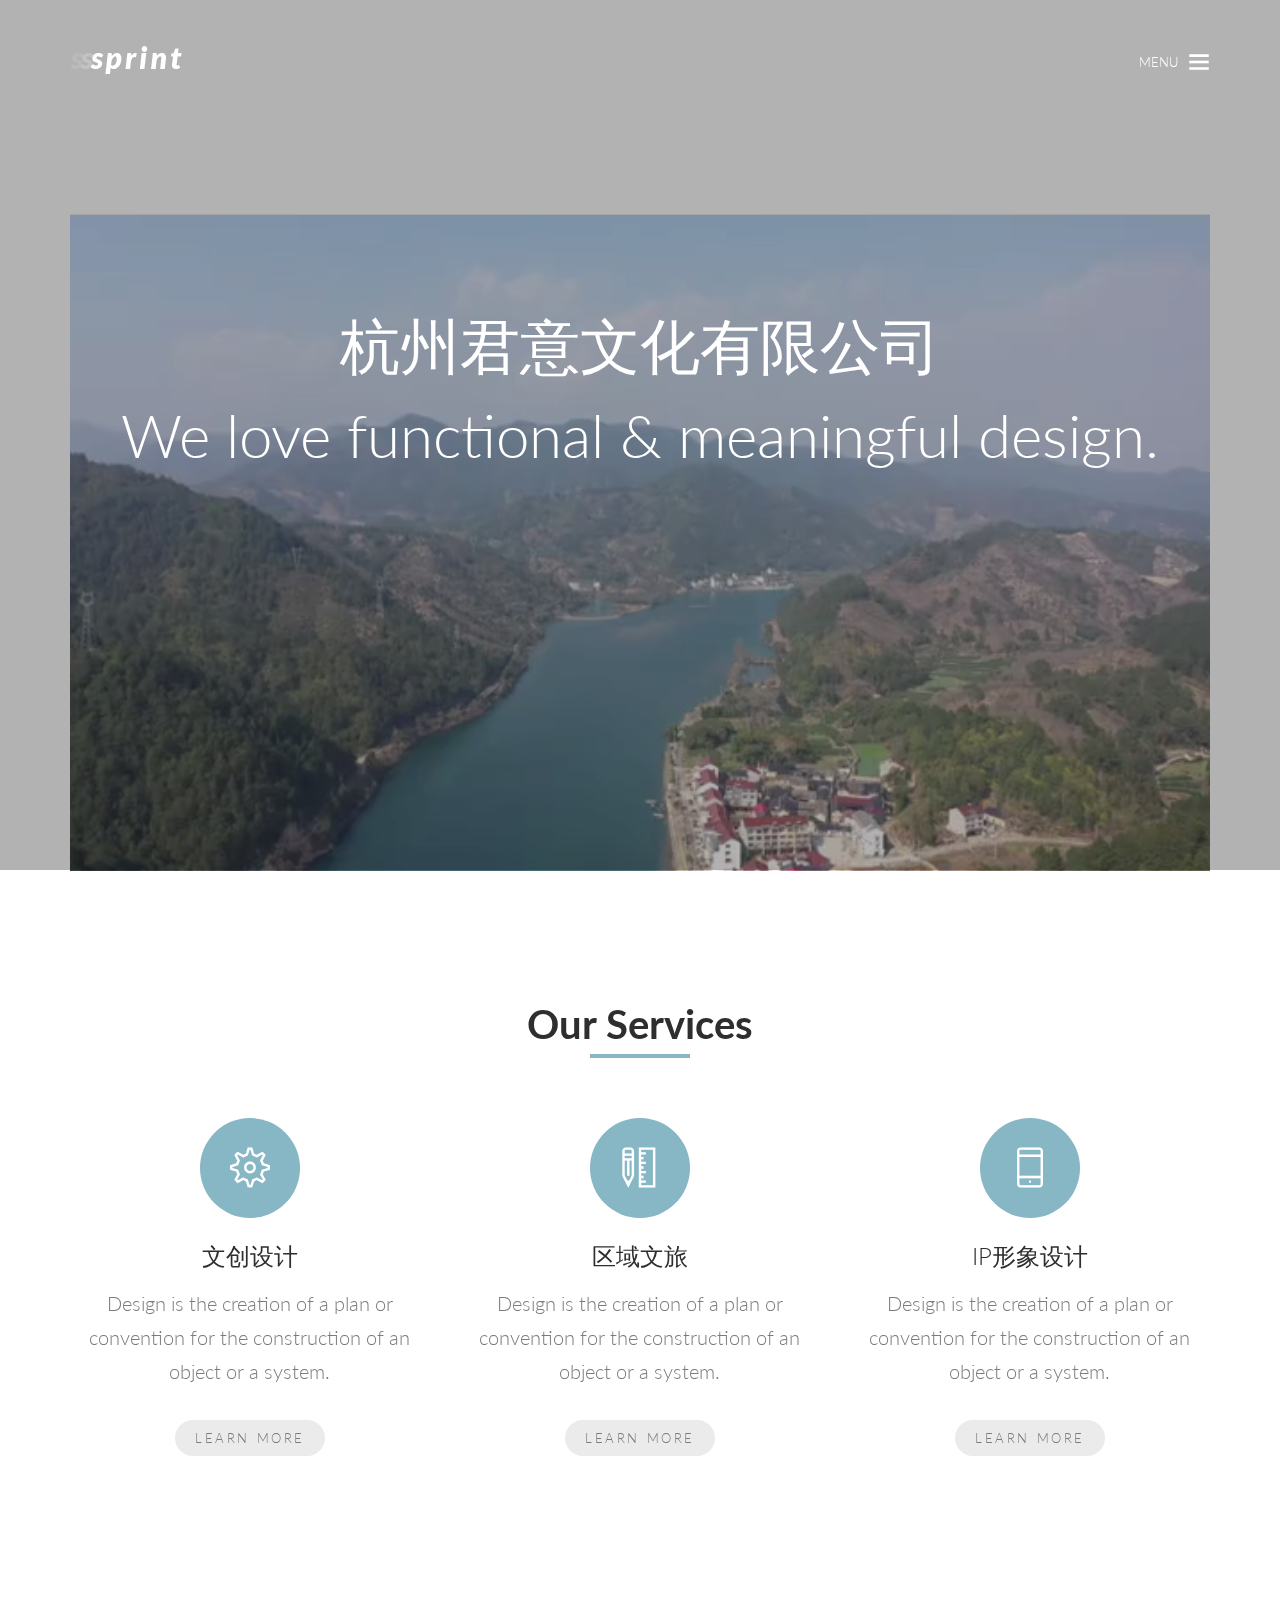
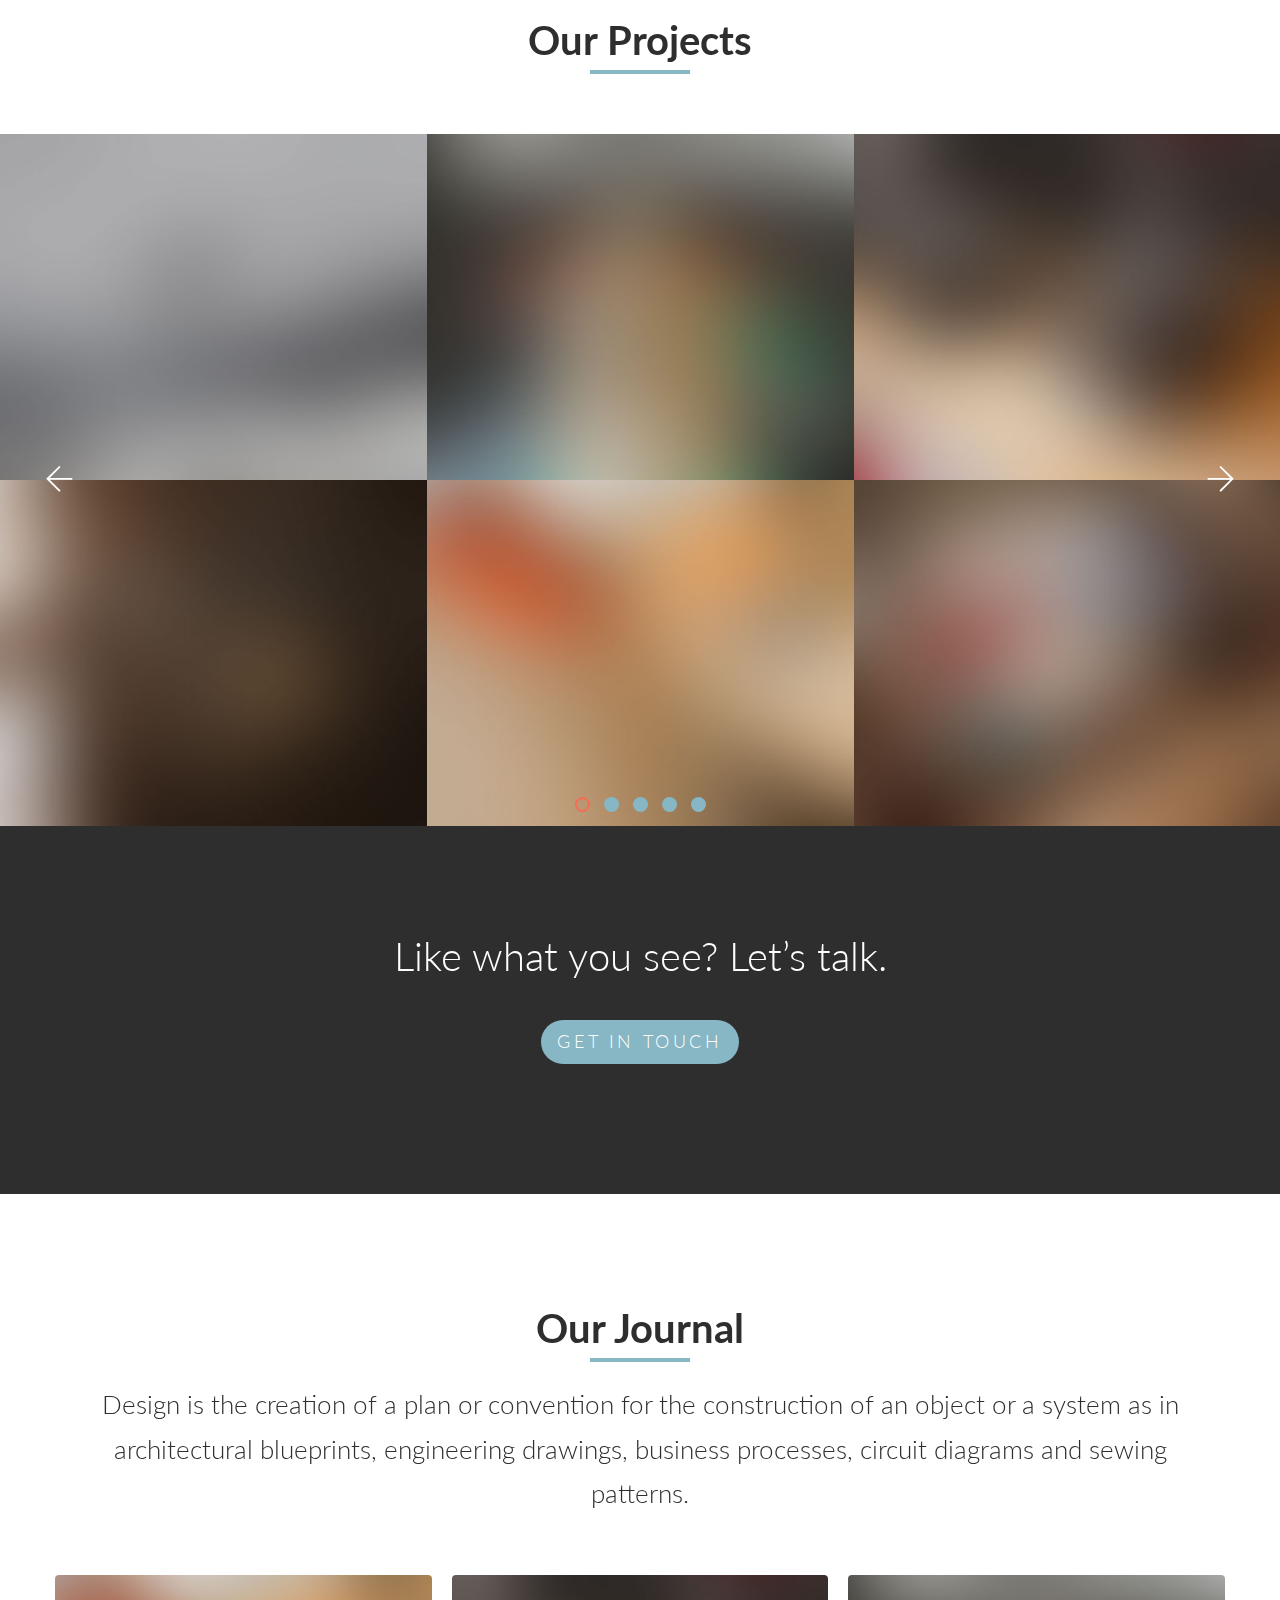
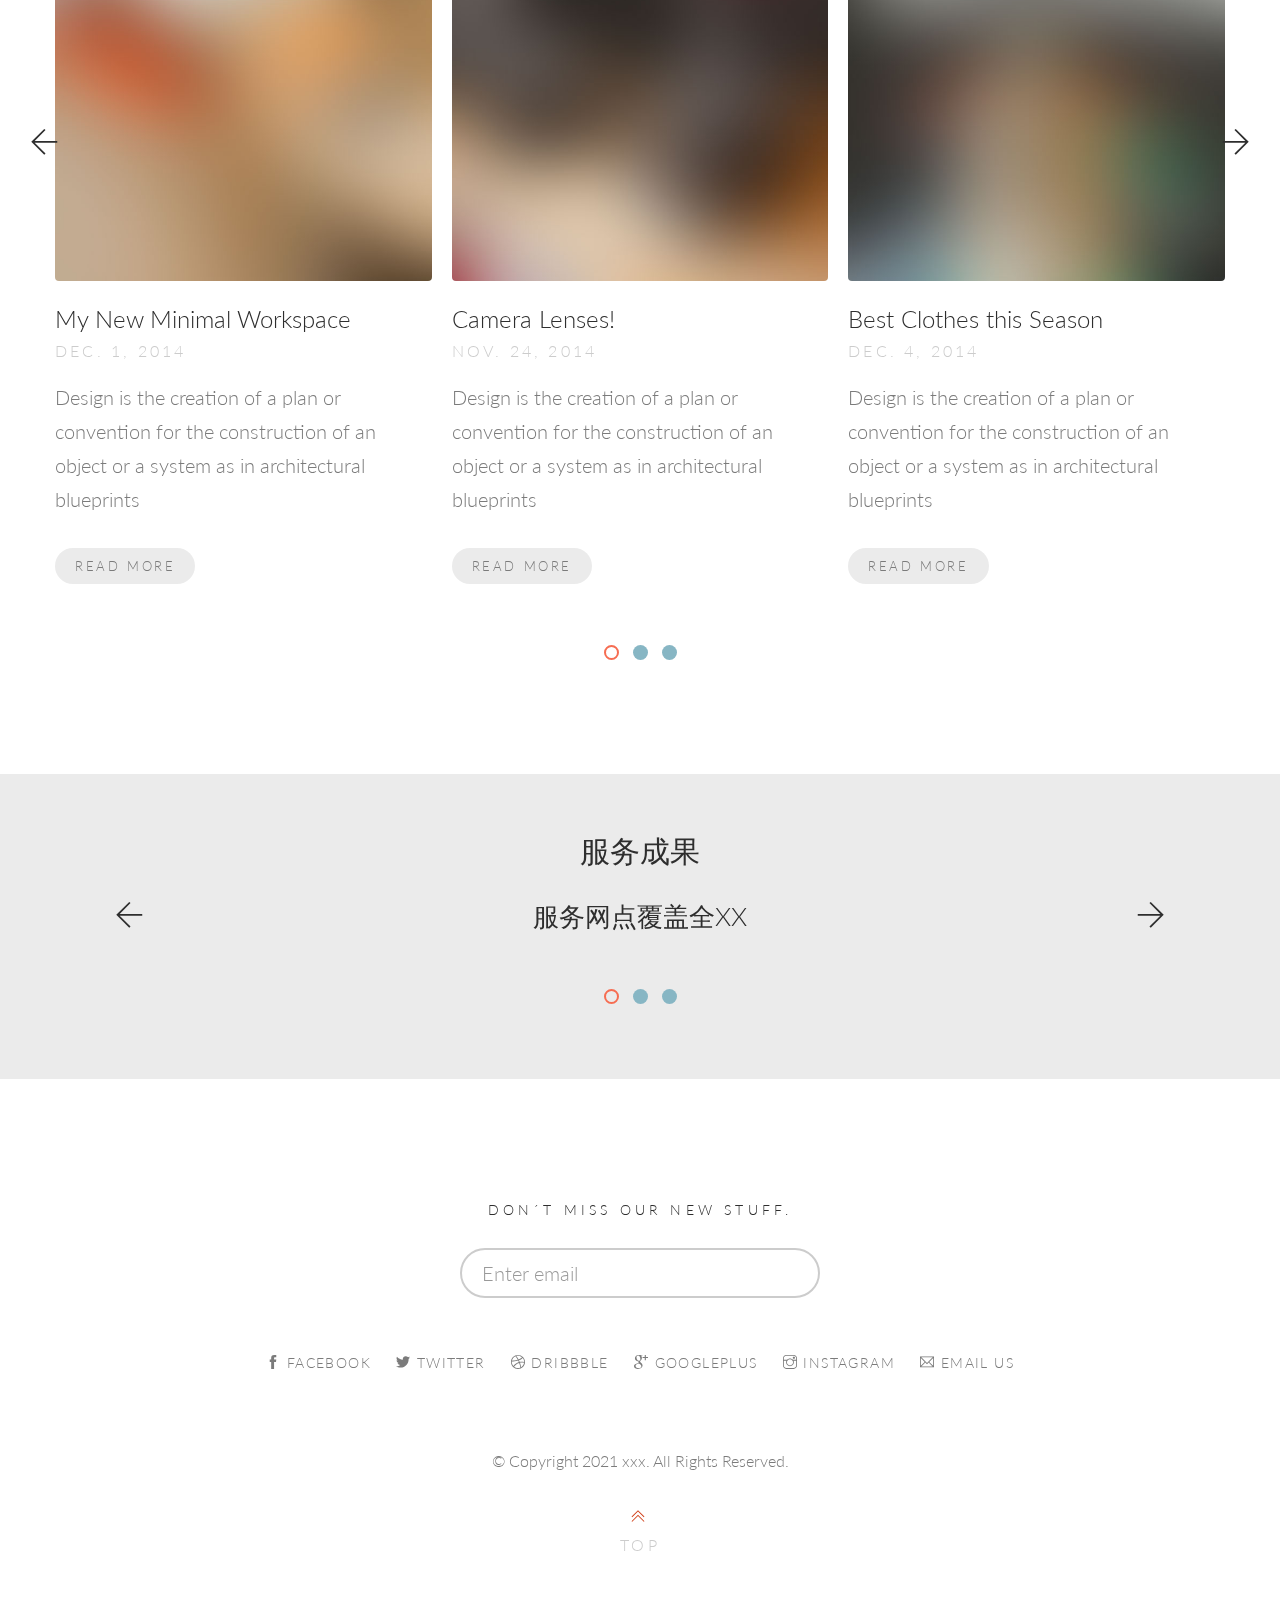
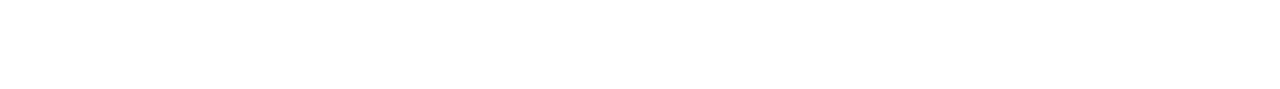
==== index.html @ 74cd39a0 "pj1" ====
<!-- 
//////////////////////////////////////////////////////

FREE HTML5 TEMPLATE 
DESIGNED & DEVELOPED by FREEHTML5.CO

//////////////////////////////////////////////////////
 -->
<!DOCTYPE html>
<!--[if lt IE 7]>      <html class="no-js lt-ie9 lt-ie8 lt-ie7"> <![endif]-->
<!--[if IE 7]>         <html class="no-js lt-ie9 lt-ie8"> <![endif]-->
<!--[if IE 8]>         <html class="no-js lt-ie9"> <![endif]-->
<!--[if gt IE 8]><!--> <html class="no-js"> <!--<![endif]-->
	<head>
		<meta charset="utf-8">
		<meta http-equiv="X-UA-Compatible" content="IE=edge">
		<title>Sprint &mdash; a free HTML5 Portfolio Template by FREEHTML5.co</title>
		<meta name="viewport" content="width=device-width, initial-scale=1">
		<meta name="description" content="Free HTML5 Template by FREEHTML5.co" />
  	<meta name="keywords" content="freebie, template, bootstrap, html5, css3, mobile first, responsive" />
  	<meta name="author" content="FREEHTML5.co" />

  	<!-- Facebook & Twitter -->
	<meta property="og:title" content=""/>
	<meta property="og:image" content=""/>
	<meta property="og:url" content=""/>
	<meta property="og:site_name" content=""/>
	<meta property="og:description" content=""/>
	<meta name="twitter:title" content="" />
	<meta name="twitter:image" content="" />
	<meta name="twitter:url" content="" />
	<meta name="twitter:card" content="" />

    <!-- Place favicon.ico and apple-touch-icon.png in the root directory -->
    <link rel="shortcut icon" href="favicon.ico">

    <!-- Google Webfont -->
		<link href='http://fonts.googleapis.com/css?family=Lato:300,400,700' rel='stylesheet' type='text/css'>
		
		<!-- Bootstrap & Style -->
		<link rel="stylesheet" href="css/bootstrap.min.css">
		<link rel="stylesheet" href="css/owl.carousel.min.css">
		<link rel="stylesheet" href="css/owl.theme.default.min.css">
		<link rel="stylesheet" href="css/magnific-popup.css">
		<link rel="stylesheet" href="css/style.css">
		
		<!-- Iconfonts -->
		<link rel="stylesheet" href="css/themify-icons.css">
		
		
		<!--[if lt IE 9]>
		<script src="https://oss.maxcdn.com/libs/html5shiv/3.7.0/html5shiv.js"></script>
		<script src="https://oss.maxcdn.com/libs/respond.js/1.4.2/respond.min.js"></script>
		<![endif]-->

	</head>
<body id="outer-page">
<div id="top"></div>
<div id="fh5co-page">

	<nav role="navigation" id="fh5co-nav-slide">
		<div class="container">
			<div class="fh5co-nav-inner">
				<ul>
					<li class="active"><a href="index.html">Home</a></li>
					<li><a href="WebUI/index/single-portfolio.html">Single Portfolio</a></li>
					<li><a href="WebUI/index/left-sidebar.html">Left Sidebar</a></li>
					<li><a href="WebUI/index/right-sidebar.html">Right Sidebar</a></li>
				</ul>
			</div>
		</div>
	</nav>

	<header id="fh5co-header" role="banner">
		<div class="container">
			<a href="index.html" id="fh5co-header-logo"><img src="WebUI/index/images/logo.png" alt="Sprint Logo"></a>
			<a href="#" class="fh5co-header-bars js-nav-toggle"><span>Menu</span> <i class="ti-menu"></i></a>
			<h1 class="fh5co-header-intro">杭州君意文化有限公司<br>We love functional &amp;  meaningful design.</h1>
			<div class='vid'>
				<video autoplay muted loop poster="WebUI/index/images/hero.jpg" id="bgvid" width="100%">
					<source src="WebUI/video/intro.mp4" type="video/mp4">
					<!--					<source src="images/3.webm" type="video/webm">-->
					<!--					<source src="images/2.ogg" type="video/ogg">-->
				</video>
			</div>
		</div>
	</header>
	<!-- /fh5co-header -->



	<main id="fh5co-main" role="main">
		<div class="container pb-lg">

			<div class="row">
				<div class="col-md-12">
					<div class="fh5co-heading text-center">
						<h2 class="fh5co-heading-title">Our Services <span class="border"></span></h2>
						<!-- <h3 class="fh5co-heading-intro">Design is the creation of a plan or convention for the construction of an object or a system as in architectural blueprints, engineering drawings, business processes, circuit diagrams and sewing patterns.</h3> -->
					</div>
				</div>
				<div class="col-md-4">
					<div class="fh5co-main-service">
						<!--
                        “Block-level” links in HTML5
                        http://html5doctor.com/block-level-links-in-html-5/
                         -->
						<a href="Software/iplist/productlist.html" class="fh5co-block-links text-center" target="_blank">
							<div class="icon-circle">
								<i class="ti-settings"></i>
							</div>
							<h2>文创设计</h2>
							<p>Design is the creation of a plan or convention for the construction of an object or a system.</p>
							<p><span class="learn-more">Learn more</span></p>
						</a>
					</div>
				</div>
				<div class="col-md-4">

					<div class="fh5co-main-service">
						<a href="Software/iplist/productlist.html" class="fh5co-block-links text-center" target="_blank">
							<div class="icon-circle">
								<i class="ti-ruler-pencil"></i>
							</div>
							<h2>区域文旅</h2>
							<p>Design is the creation of a plan or convention for the construction of an object or a system.</p>
							<p><span class="learn-more">Learn more</span></p>
						</a>
					</div>

				</div>
				<div class="col-md-4">

					<div class="fh5co-main-service">
						<a href="Software/iplist/productlist.html" class="fh5co-block-links text-center" target="_blank">
							<div class="icon-circle">
								<i class="ti-mobile"></i>
							</div>
							<h2>IP形象设计</h2>
							<p>Design is the creation of a plan or convention for the construction of an object or a system.</p>
							<p><span class="learn-more">Learn more</span></p>
						</a>
					</div>

				</div>

			</div>
			<!-- END .row -->
		</div>

		<div class="container">
			<div class="row">
				<div class="col-md-12">
					<div id="fh5co-projects">
						<div class="fh5co-heading text-center">
							<h2 class="fh5co-heading-title">Our Projects <span class="border"></span></h2>
							<!-- <h3 class="fh5co-heading-intro">Design is the creation of a plan or convention for the construction of an object or a system as in architectural blueprints, engineering drawings, business processes, circuit diagrams and sewing patterns.</h3> -->
						</div>
					</div>
				</div>
			</div>
			<!-- END .row -->
		</div>

		<div class="fh5co-projects-wrap">
			<div class="effects">
				<div class="owl-carousel">
					<div class="item">

						<div class="hover-img">
							<figure>
								<img src="WebUI/index/images/project_1.jpg" alt="Project Title here">
							</figure>
							<div class="fh5co-projects-overlay">
								<h3 class="from-top">Project Name Here <span class="category">Identity, Web</span></h3>
								<div class="fh5co-projects-action from-bottom">
									<a href="WebUI/index/images/project_1.jpg" class="goto-preview image-popup"><i class="ti-zoom-in"></i></a>
									<a href="WebUI/index/single-portfolio.html" class="goto-details"><i class="ti-share"></i></a>
								</div>
							</div>
						</div>
						<div class="hover-img">
							<figure>
								<img src="WebUI/index/images/project_2.jpg" alt="Project Title here">
							</figure>
							<div class="fh5co-projects-overlay">
								<h3 class="from-top">Project Name Here <span class="category">Identity</span></h3>
								<div class="fh5co-projects-action from-bottom">
									<a href="WebUI/index/images/project_2.jpg" class="goto-preview image-popup"><i class="ti-zoom-in"></i></a>
									<a href="WebUI/index/single-portfolio.html" class="goto-details"><i class="ti-share"></i></a>
								</div>
							</div>
						</div>

					</div>
					<div class="item">

						<div class="hover-img">
							<figure>
								<img src="WebUI/index/images/project_3.jpg" alt="Project Title here">
							</figure>
							<div class="fh5co-projects-overlay">
								<h3 class="from-top">Project Name Here <span class="category">Identity</span></h3>
								<div class="fh5co-projects-action from-bottom">
									<a href="WebUI/index/images/project_3.jpg" class="goto-preview image-popup"><i class="ti-zoom-in"></i></a>
									<a href="WebUI/index/single-portfolio.html" class="goto-details"><i class="ti-share"></i></a>
								</div>
							</div>
						</div>
						<div class="hover-img">
							<figure>
								<img src="WebUI/index/images/project_4.jpg" alt="Project Title here">
							</figure>
							<div class="fh5co-projects-overlay">
								<h3 class="from-top">Project Name Here <span class="category">Identity</span></h3>
								<div class="fh5co-projects-action from-bottom">
									<a href="WebUI/index/images/project_4.jpg" class="goto-preview image-popup"><i class="ti-zoom-in"></i></a>
									<a href="WebUI/index/single-portfolio.html" class="goto-details"><i class="ti-share"></i></a>
								</div>
							</div>
						</div>

					</div>
					<div class="item">

						<div class="hover-img">
							<figure>
								<img src="WebUI/index/images/project_5.jpg" alt="Project Title here">
							</figure>
							<div class="fh5co-projects-overlay">
								<h3 class="from-top">Project Name Here <span class="category">Illustration</span></h3>
								<div class="fh5co-projects-action from-bottom">
									<a href="WebUI/index/images/project_5.jpg" class="goto-preview image-popup"><i class="ti-zoom-in"></i></a>
									<a href="WebUI/index/single-portfolio.html" class="goto-details"><i class="ti-share"></i></a>
								</div>
							</div>
						</div>
						<div class="hover-img">
							<figure>
								<img src="WebUI/index/images/project_6.jpg" alt="Project Title here">
							</figure>
							<div class="fh5co-projects-overlay">
								<h3 class="from-top">Project Name Here <span class="category">Illustration</span></h3>
								<div class="fh5co-projects-action from-bottom">
									<a href="WebUI/index/images/project_6.jpg" class="goto-preview image-popup"><i class="ti-zoom-in"></i></a>
									<a href="WebUI/index/single-portfolio.html" class="goto-details"><i class="ti-share"></i></a>
								</div>
							</div>
						</div>

					</div>
					<div class="item">

						<div class="hover-img">
							<figure>
								<img src="WebUI/index/images/project_7.jpg" alt="Project Title here">
							</figure>
							<div class="fh5co-projects-overlay">
								<h3 class="from-top">Project Name Here <span class="category">Web</span></h3>
								<div class="fh5co-projects-action from-bottom">
									<a href="WebUI/index/images/project_7.jpg" class="goto-preview image-popup"><i class="ti-zoom-in"></i></a>
									<a href="WebUI/index/single-portfolio.html" class="goto-details"><i class="ti-share"></i></a>
								</div>
							</div>
						</div>
						<div class="hover-img">
							<figure>
								<img src="WebUI/index/images/project_8.jpg" alt="Project Title here">
							</figure>
							<div class="fh5co-projects-overlay">
								<h3 class="from-top">Project Name Here <span class="category">Identitty</span></h3>
								<div class="fh5co-projects-action from-bottom">
									<a href="WebUI/index/images/project_8.jpg" class="goto-preview image-popup"><i class="ti-zoom-in"></i></a>
									<a href="WebUI/index/single-portfolio.html" class="goto-details"><i class="ti-share"></i></a>
								</div>
							</div>
						</div>

					</div>
					<div class="item">
						<div class="hover-img">
							<figure>
								<img src="WebUI/index/images/project_9.jpg" alt="Project Title here">
							</figure>
							<div class="fh5co-projects-overlay">
								<h3 class="from-top">Project Name Here <span class="category">Illustration, Web</span></h3>
								<div class="fh5co-projects-action from-bottom">
									<a href="WebUI/index/images/project_9.jpg" class="goto-preview image-popup"><i class="ti-zoom-in"></i></a>
									<a href="WebUI/index/single-portfolio.html" class="goto-details"><i class="ti-share"></i></a>
								</div>
							</div>
						</div>
						<div class="hover-img">
							<figure>
								<img src="WebUI/index/images/project_10.jpg" alt="Project Title here">
							</figure>
							<div class="fh5co-projects-overlay">
								<h3 class="from-top">Project Name Here <span class="category">Identitty</span></h3>
								<div class="fh5co-projects-action from-bottom">
									<a href="WebUI/index/images/project_10.jpg" class="goto-preview image-popup"><i class="ti-zoom-in"></i></a>
									<a href="WebUI/index/single-portfolio.html" class="goto-details"><i class="ti-share"></i></a>
								</div>
							</div>
						</div>

					</div>

				</div>
			</div>
		</div>

		<section class="fh5co-section" id="fh5co-workwithus">
			<div class="container">
				<div class="fh5co-workwithus-intro">
					<h2>Like what you see?  Let’s talk.</h2>
					<br>
					<!--                    <h3 class="has-btn-after">This is a section where you can set an image background. Fixed background if you want. :-)</h3>-->
					<p><a href="Software/index/contact.html" class="btn btn-primary btn-lg btn-uppercase btn-effect" target="_blank">Get in touch <i class="ti-angle-right"></i></a></p>
				</div>
			</div>
		</section>

		<div class="container" id="fh5co-journal">
			<div class="row">
				<div class="col-md-12">
					<div class="fh5co-heading text-center">
						<h2 class="fh5co-heading-title">Our Journal <span class="border"></span></h2>
						<h3 class="fh5co-heading-intro">Design is the creation of a plan or convention for the construction of an object or a system as in architectural blueprints, engineering drawings, business processes, circuit diagrams and sewing patterns.</h3>
					</div>
				</div>
			</div>
			<!-- END .row -->

			<div class="row">
				<div class="owl-carousel-posts">
					<div class="item">
						<div class="fh5co-image-text">
							<a href="#" class="fh5co-block-links hover-img">
								<figure>
									<img src="WebUI/index/images/project_2.jpg" alt="Post Title" class="img-responsive">
									<div class="dark-overlay"></div>
								</figure>
								<h2 class="meta-after">My New Minimal Workspace </h2>
								<span class="meta text-after">Dec. 1, 2014</span>
								<p>Design is the creation of a plan or convention for the construction of an object or a system as in architectural blueprints</p>
								<p><span class="learn-more">Read more</span></p>
							</a>
						</div>
					</div>
					<div class="item">
						<div class="fh5co-image-text">
							<a href="#" class="fh5co-block-links hover-img">
								<figure>
									<img src="WebUI/index/images/project_3.jpg" alt="Post Title" class="img-responsive">
									<div class="dark-overlay"></div>
								</figure>
								<h2 class="meta-after">Camera Lenses!</h2>
								<span class="meta text-after">Nov. 24, 2014</span>
								<p>Design is the creation of a plan or convention for the construction of an object or a system as in architectural blueprints</p>
								<p><span class="learn-more">Read more</span></p>
							</a>
						</div>
					</div>
					<div class="item">
						<div class="fh5co-image-text">
							<a href="#" class="fh5co-block-links hover-img">
								<figure>
									<img src="WebUI/index/images/project_1.jpg" alt="Post Title" class="img-responsive">
									<div class="dark-overlay"></div>
								</figure>
								<h2 class="meta-after">Best Clothes this Season</h2>
								<span class="meta text-after">Dec. 4, 2014</span>
								<p>Design is the creation of a plan or convention for the construction of an object or a system as in architectural blueprints</p>
								<p><span class="learn-more">Read more</span></p>
							</a>
						</div>
					</div>
					<div class="item">
						<div class="fh5co-image-text">
							<a href="#" class="fh5co-block-links hover-img">
								<figure>
									<img src="WebUI/index/images/project_2.jpg" alt="Post Title" class="img-responsive">
									<div class="dark-overlay"></div>
								</figure>
								<h2 class="meta-after">My New Minimal Workspace </h2>
								<span class="meta text-after">Dec. 1, 2014</span>
								<p>Design is the creation of a plan or convention for the construction of an object or a system as in architectural blueprints</p>
								<p><span class="learn-more">Read more</span></p>
							</a>
						</div>
					</div>
					<div class="item">
						<div class="fh5co-image-text">
							<a href="#" class="fh5co-block-links hover-img">
								<figure>
									<img src="WebUI/index/images/project_3.jpg" alt="Post Title" class="img-responsive">
									<div class="dark-overlay"></div>
								</figure>
								<h2 class="meta-after">Camera Lenses!</h2>
								<span class="meta text-after">Nov. 24, 2014</span>
								<p>Design is the creation of a plan or convention for the construction of an object or a system as in architectural blueprints</p>
								<p><span class="learn-more">Read more</span></p>
							</a>
						</div>
					</div>
					<div class="item">
						<div class="fh5co-image-text">
							<a href="#" class="fh5co-block-links hover-img">
								<figure>
									<img src="WebUI/index/images/project_1.jpg" alt="Post Title" class="img-responsive">
									<div class="dark-overlay"></div>
								</figure>
								<h2 class="meta-after">Best Clothes this Season</h2>
								<span class="meta text-after">Dec. 4, 2014</span>
								<p>Design is the creation of a plan or convention for the construction of an object or a system as in architectural blueprints</p>
								<p><span class="learn-more">Read more</span></p>
							</a>
						</div>
					</div>
					<div class="item">
						<div class="fh5co-image-text">
							<a href="#" class="fh5co-block-links hover-img">
								<figure>
									<img src="WebUI/index/images/project_2.jpg" alt="Post Title" class="img-responsive">
									<div class="dark-overlay"></div>
								</figure>
								<h2 class="meta-after">My New Minimal Workspace </h2>
								<span class="meta text-after">Dec. 1, 2014</span>
								<p>Design is the creation of a plan or convention for the construction of an object or a system as in architectural blueprints</p>
								<p><span class="learn-more">Read more</span></p>
							</a>
						</div>
					</div>
					<div class="item">
						<div class="fh5co-image-text">
							<a href="#" class="fh5co-block-links hover-img">
								<figure>
									<img src="WebUI/index/images/project_3.jpg" alt="Post Title" class="img-responsive">
									<div class="dark-overlay"></div>
								</figure>
								<h2 class="meta-after">Camera Lenses!</h2>
								<span class="meta text-after">Nov. 24, 2014</span>
								<p>Design is the creation of a plan or convention for the construction of an object or a system as in architectural blueprints</p>
								<p><span class="learn-more">Read more</span></p>
							</a>
						</div>
					</div>
					<div class="item">
						<div class="fh5co-image-text">
							<a href="#" class="fh5co-block-links hover-img">
								<figure>
									<img src="WebUI/index/images/project_1.jpg" alt="Post Title" class="img-responsive">
									<div class="dark-overlay"></div>
								</figure>
								<h2 class="meta-after">Best Clothes this Season</h2>
								<span class="meta text-after">Dec. 4, 2014</span>
								<p>Design is the creation of a plan or convention for the construction of an object or a system as in architectural blueprints</p>
								<p><span class="learn-more">Read more</span></p>
							</a>
						</div>
					</div>

				</div>
			</div>
			<!-- END .row -->

		</div>

		<section class="fh5co-section" id="fh5co-testimonial">
			<i class="ti-quote-left quote-icon">服务成果</i>
			<div class="container">
				<div class="owl-carousel-fullwidth">
					<div class="item">
						<p class="text-center quote">服务网点覆盖全XX </p>
					</div>
					<div class="item">
						<p class="text-center quote">服务超XX对象 </p>
					</div>
					<div class="item">
						<p class="text-center quote">XXXX</cite></p>
					</div>
				</div>
			</div>
		</section>

	</main>

	<footer id="fh5co-footer" role="contentinfo">

		<div class="container">
			<div id="fh5co-subscribe">
				<h2 class="fh5co-subscribe-title">Don&acute;t miss our new stuff.</h2>
				<div class="row">
					<div class="col-md-4 col-md-offset-4">
						<form role="form">
							<div class="form-group">
								<input type="email" class="form-control" id="subscribe-email" placeholder="Enter email">
								<button class="btn-subscribe"><i class="ti-arrow-right"></i></button>
							</div>
						</form>
					</div>
				</div>
			</div>
		</div>

		<div class="container text-center fh5co-social-container">
			<ul class="fh5co-social">
				<li><a href="#"><i class="ti-facebook"></i> Facebook</a></li>
				<li><a href="#"><i class="ti-twitter-alt"></i> Twitter</a></li>
				<li><a href="#"><i class="ti-dribbble"></i> Dribbble</a></li>
				<li><a href="#"><i class="ti-google"></i> GooglePlus</a></li>
				<li><a href="#"><i class="ti-instagram"></i> Instagram</a></li>
				<li><a href="#"><i class="ti-email"></i> Email us</a></li>
			</ul>
		</div>
		<!--        <div id="fh5co-footer-links">-->
		<!--            <div class="container">-->
		<!--                <div class="row">-->

		<!--                    <div class="col-md-2 col-sm-3 col-xs-6 col-xxs-12 col-md-offset-1">-->
		<!--                        <div class="footer-links">-->
		<!--                            <ul>-->
		<!--                                <li><a href="#">Core Values</a></li>-->
		<!--                                <li><a href="#">Our Culture</a></li>-->
		<!--                                <li><a href="#">Capabilities</a></li>-->
		<!--                                <li><a href="#">Partners</a></li>-->
		<!--                                <li><a href="#">Affilliates</a></li>-->
		<!--                                <li><a href="#">Our Clients</a></li>-->
		<!--                                <li><a href="#">Careers</a></li>-->
		<!--                            </ul>-->
		<!--                        </div>-->
		<!--                    </div>-->
		<!--                    <div class="col-md-2 col-sm-3 col-xs-6 col-xxs-12">-->
		<!--                        <div class="footer-links">-->
		<!--                            <ul>-->
		<!--                                <li><a href="#">Core Values</a></li>-->
		<!--                                <li><a href="#">Our Culture</a></li>-->
		<!--                                <li><a href="#">Capabilities</a></li>-->
		<!--                                <li><a href="#">Partners</a></li>-->
		<!--                                <li><a href="#">Affilliates</a></li>-->
		<!--                                <li><a href="#">Our Clients</a></li>-->
		<!--                                <li><a href="#">Careers</a></li>-->
		<!--                            </ul>-->
		<!--                        </div>-->
		<!--                    </div>-->
		<!--                    <div class="clearfix visible-xs-block"></div>-->
		<!--                    <div class="col-md-2 col-sm-3 col-xs-6 col-xxs-12">-->
		<!--                        <div class="footer-links">-->
		<!--                            <ul>-->
		<!--                                <li><a href="#">Core Values</a></li>-->
		<!--                                <li><a href="#">Our Culture</a></li>-->
		<!--                                <li><a href="#">Capabilities</a></li>-->
		<!--                                <li><a href="#">Partners</a></li>-->
		<!--                                <li><a href="#">Affilliates</a></li>-->
		<!--                                <li><a href="#">Our Clients</a></li>-->
		<!--                                <li><a href="#">Careers</a></li>-->
		<!--                            </ul>-->
		<!--                        </div>-->
		<!--                    </div>-->
		<!--                    <div class="col-md-2 col-sm-3 col-xs-6 col-xxs-12">-->
		<!--                        <div class="footer-links">-->
		<!--                            <ul>-->
		<!--                                <li><a href="#">Core Values</a></li>-->
		<!--                                <li><a href="#">Our Culture</a></li>-->
		<!--                                <li><a href="#">Capabilities</a></li>-->
		<!--                                <li><a href="#">Partners</a></li>-->
		<!--                                <li><a href="#">Affilliates</a></li>-->
		<!--                                <li><a href="#">Our Clients</a></li>-->
		<!--                                <li><a href="#">Careers</a></li>-->
		<!--                            </ul>-->
		<!--                        </div>-->
		<!--                    </div>-->
		<!--                    <div class="clearfix visible-xs-block"></div>-->
		<!--                    <div class="clearfix visible-sm-block"></div>-->
		<!--                    <div class="col-md-2 col-sm-3 col-xs-6 col-xxs-12">-->
		<!--                        <div class="footer-links">-->
		<!--                            <ul>-->
		<!--                                <li><a href="#">Core Values</a></li>-->
		<!--                                <li><a href="#">Our Culture</a></li>-->
		<!--                                <li><a href="#">Capabilities</a></li>-->
		<!--                                <li><a href="#">Partners</a></li>-->
		<!--                                <li><a href="#">Affilliates</a></li>-->
		<!--                                <li><a href="#">Our Clients</a></li>-->
		<!--                                <li><a href="#">Careers</a></li>-->
		<!--                            </ul>-->
		<!--                        </div>-->
		<!--                    </div>-->
		<!--                </div>-->
		<!--            </div>-->
		<!--        </div>-->
		<div id="fh5co-copyright">
			<div class="container">
				<p class="text-center"><small>&copy; Copyright 2021 xxx. All Rights Reserved. <br></small></p>
				<p class="text-center">
					<a href="#top" class="smoothscroll back-to-top"><i class="ti-angle-double-up"></i><span>Top</span></a>
				</p>
			</div>
		</div>
	</footer>

</div>

		<script src="js/jquery-1.10.2.min.js"></script>
		<script src="js/jquery.easing.1.3.js"></script>
		<script src="js/bootstrap.js"></script>
		<script src="js/modernizr-2.6.2.min.js"></script>
		<script src="js/owl.carousel.min.js"></script>
		<script src="js/jquery.magnific-popup.min.js"></script>
		<script src="js/custom.js"></script>
	</body>
</html>
---- css/style.css ----
body {
  font-family: 'Lato', arial, sans-serif;
  font-size: 20px;
  line-height: 1.7;
  font-weight: 300;
  color: #2e2e2e;
}
@media screen and (max-width: 768px) {
  body {
    font-size: 18px;
    line-height: 1.5;
  }
}

::-webkit-selection {
  color: #ffffff;
  background: #2e2e2e;
}

::-moz-selection {
  color: #ffffff;
  background: #2e2e2e;
}

::selection {
  color: #ffffff;
  background: #2e2e2e;
}

h1, h2, h3, h4, h5 {
  margin-bottom: .5em;
  line-height: 1.5;
  font-weight: 300;
}

p {
  margin-bottom: 30px;
  line-height: 1.7;
}

a {
  -moz-transition: all 0.2s ease;
  -o-transition: all 0.2s ease;
  -webkit-transition: all 0.2s ease;
  transition: all 0.2s ease;
}
a:hover, a:focus, a:active {
  color: #87b6c4;
  text-decoration: none;
  outline: none;
}

#fh5co-header {
  background: rgba(0,0,0,0.3);
  background-size: cover;
  color: #ffffff;
  padding-top: 2em;
}
#fh5co-header .category {
  display: block;
  font-size: 15px;
  text-transform: uppercase;
  letter-spacing: .2em;
}
#fh5co-header #fh5co-header-logo {
  float: left;
  z-index: 9999999;
  position: relative;
}
#fh5co-header .fh5co-header-bars {
  color: #ffffff;
  float: right;
  font-size: 22px;
  margin-top: 4px;
  z-index: 9999999;
  position: relative;
}
#fh5co-header .fh5co-header-bars span {
  font-size: 13px;
  float: left;
  margin-right: 10px;
  margin-top: 7px;
  text-transform: uppercase;
}
#fh5co-header .fh5co-header-intro {
  color: #fff;
  font-size: 60px;
  text-align: center;
  padding: 4em 0 6em 0;
  font-weight: 300;
  line-height: 1.5;
}
@media screen and (max-width: 992px) {
  #fh5co-header .fh5co-header-intro {
    font-size: 30px;
  }
}

#inner-page .fh5co-header-intro {
  padding: 1em 0 2em 0;
}

#fh5co-nav-slide {
  display: none;
  background: #2e2e2e url(../images/hero_bg.jpg) no-repeat;
  color: #ffffff;
}
#fh5co-nav-slide .fh5co-nav-inner {
  /*overflow-y: scroll;*/
  text-align: center;
  padding: 2em 0;
  position: relative;
}
#fh5co-nav-slide .fh5co-nav-inner ul {
  padding: 0;
  margin: 0;
}
#fh5co-nav-slide .fh5co-nav-inner ul li {
  padding: 0;
  margin: 0;
  list-style: none;
}
#fh5co-nav-slide .fh5co-nav-inner ul li a {
  color: #ccc;
  display: block;
  float: left;
  width: 100%;
  padding: 10px 0;
  border-bottom: 1px solid #2e2e2e;
}
#fh5co-nav-slide .fh5co-nav-inner ul li a:hover {
  color: #ffffff;
}
#fh5co-nav-slide .fh5co-nav-inner ul li.active a {
  color: #87b6c4;
}

#fh5co-main {
  padding: 5em 0;
}
@media screen and (max-width: 992px) {
  #fh5co-main {
    padding: 2em 0;
  }
}

#fh5co-sidebar,
#fh5co-content {
  margin-bottom: 1em;
}

#fh5co-sidebar .fh5co-side-box {
  margin-bottom: 1em;
  float: left;
  width: 100%;
  font-size: 18px;
}
#fh5co-sidebar .fh5co-side-box figure {
  margin-top: 10px;
  margin-bottom: .5em;
}
#fh5co-sidebar .fh5co-side-box .fh5co-side-title {
  font-weight: 400;
  margin-bottom: 20px;
}

.fh5co-sidebox-links ul {
  padding: 0;
  margin: 0;
}
.fh5co-sidebox-links ul li {
  list-style: none;
  padding: 0;
  margin: 0;
  font-size: 18px;
}
.fh5co-sidebox-links ul li a {
  float: left;
  width: 100%;
  border-bottom: 1px solid #ebebeb;
  padding: .5em 0;
}

.fh5co-main-service {
  margin-bottom: 2em;
  float: left;
  width: 100%;
}
.fh5co-main-service .fh5co-block-links {
  position: relative;
  display: block;
  -moz-transition: all 0.2s ease;
  -o-transition: all 0.2s ease;
  -webkit-transition: all 0.2s ease;
  transition: all 0.2s ease;
  color: #2e2e2e;
  margin-top: 0;
}
.fh5co-main-service .fh5co-block-links .icon-circle {
  display: table;
  background: #87b6c4;
  width: 100px;
  height: 100px;
  text-align: center;
  -webkit-border-radius: 50%;
  -moz-border-radius: 50%;
  border-radius: 50%;
  margin: 0 auto;
  -moz-transition: all 0.2s ease;
  -o-transition: all 0.2s ease;
  -webkit-transition: all 0.2s ease;
  transition: all 0.2s ease;
}
.fh5co-main-service .fh5co-block-links .icon-circle i {
  display: table-cell;
  vertical-align: middle;
  font-size: 40px;
  color: #ffffff;
}
.fh5co-main-service .fh5co-block-links h2 {
  font-size: 24px;
  font-weight: 300;
}
.fh5co-main-service .fh5co-block-links p {
  color: #7b7b7b;
}
.fh5co-main-service .fh5co-block-links .learn-more {
  text-transform: uppercase;
  letter-spacing: .2em;
  font-size: 13px;
  display: inline-block;
  background: #ebebeb;
  padding: 7px 20px;
  -webkit-border-radius: 30px;
  -moz-border-radius: 30px;
  border-radius: 30px;
  -moz-transition: all 0.2s ease;
  -o-transition: all 0.2s ease;
  -webkit-transition: all 0.2s ease;
  transition: all 0.2s ease;
}
.csstransitions .fh5co-main-service .fh5co-block-links:hover {
  margin-top: -30px;
}
.fh5co-main-service .fh5co-block-links:hover .icon-circle {
  background: #f66d52;
}
.csstransitions .fh5co-main-service .fh5co-block-links:hover .icon-circle {
  width: 120px;
  height: 120px;
}
.fh5co-main-service .fh5co-block-links:hover .learn-more {
  background: #f66d52;
  color: #fff;
}

.fh5co-heading {
  margin-bottom: 3em;
}
.fh5co-heading .fh5co-heading-title {
  font-size: 40px;
  margin-bottom: 0;
  text-align: center;
  margin-bottom: 20px;
  position: relative;
  line-height: 1.7;
  font-weight: 700;
}
.fh5co-heading .fh5co-heading-title .border {
  display: block;
  height: 4px;
  width: 100px;
  background: #87b6c4;
  position: absolute;
  bottom: 0;
  left: 50%;
  margin-left: -50px;
}
.fh5co-heading .fh5co-heading-intro {
  font-size: 26px;
  font-weight: 300;
  line-height: 1.7;
  margin-bottom: 0;
}
@media screen and (max-width: 768px) {
  .fh5co-heading .fh5co-heading-intro {
    font-size: 20px;
  }
}

.fh5co-projects-list {
  margin: 0;
  padding: 0;
}
.fh5co-projects-list li {
  margin: 0;
  padding: 0;
  list-style: none;
  float: left;
  width: 33.33333333%;
  position: relative;
}
@media screen and (max-width: 992px) {
  .fh5co-projects-list li {
    width: 50%;
  }
}
@media screen and (max-width: 768px) {
  .fh5co-projects-list li {
    width: 50%;
  }
}
@media screen and (max-width: 480px) {
  .fh5co-projects-list li {
    width: 100%;
  }
}
.fh5co-projects-list li img {
  max-width: 100%;
  float: left;
}

.fh5co-projects-wrap {
  float: left;
  width: 100%;
  position: relative;
}

.effects .hover-img {
  position: relative;
  float: left;
  z-index: 89;
  width: 100%;
}
.effects .hover-img .from-top, .effects .hover-img .fh5co-projects-action,
.effects .hover-img .fh5co-projects-overlay {
  opacity: 0;
  width: 100%;
}
.effects .hover-img figure {
  position: relative;
  overflow: hidden;
}
.effects .hover-img figure img {
  float: left;
  -moz-transition: all 0.2s ease;
  -o-transition: all 0.2s ease;
  -webkit-transition: all 0.2s ease;
  transition: all 0.2s ease;
}
.effects .hover-img .fh5co-projects-overlay {
  background: rgba(46, 46, 46, 0.8);
  color: #fff;
  top: 0;
  left: 0;
  right: 0;
  bottom: 0;
  position: absolute;
  z-index: 99;
  -moz-transition: all 0.5s ease;
  -o-transition: all 0.5s ease;
  -webkit-transition: all 0.5s ease;
  transition: all 0.5s ease;
}
.effects .hover-img .fh5co-projects-overlay h3 {
  margin: 0;
  padding: 0;
  font-size: 20px;
  font-weight: 300;
}
.effects .hover-img .fh5co-projects-overlay .from-top {
  position: absolute;
  top: 50%;
  display: block;
  text-align: center;
  width: 100%;
  -moz-transition: all 0.5s ease;
  -o-transition: all 0.5s ease;
  -webkit-transition: all 0.5s ease;
  transition: all 0.5s ease;
}
.effects .hover-img .fh5co-projects-overlay .from-top .category {
  display: block;
  font-size: 13px;
  color: #ccc;
  letter-spacing: .1em;
  padding-top: 5px;
}
.effects .hover-img .fh5co-projects-overlay .fh5co-projects-action {
  position: absolute;
  bottom: 50%;
  text-align: center;
  width: 100%;
  -moz-transition: all 0.5s ease;
  -o-transition: all 0.5s ease;
  -webkit-transition: all 0.5s ease;
  transition: all 0.5s ease;
}
.effects .hover-img .fh5co-projects-overlay .goto-preview, .effects .hover-img .fh5co-projects-overlay .goto-details {
  color: #fff;
  font-size: 20px;
  padding: 20px;
}
.effects .hover-img.hovered .fh5co-projects-overlay,
.effects .hover-img.hovered .from-top,
.effects .hover-img.hovered .fh5co-projects-action {
  opacity: 1;
  visibility: visible;
}
.effects .hover-img.hovered .from-top {
  margin-top: -50px;
}
.effects .hover-img.hovered .fh5co-projects-action {
  margin-bottom: -50px;
}
.csstransforms .effects .hover-img.hovered img {
  -webkit-transform: scale(1.25);
  -moz-transform: scale(1.25);
  -ms-transform: scale(1.25);
  -o-transform: scale(1.25);
  transform: scale(1.25);
}

/*Owl Theme Override*/
.owl-carousel .owl-controls,
.owl-carousel-posts .owl-controls {
  margin-top: 0;
}

.owl-carousel .owl-controls .owl-nav .owl-next,
.owl-carousel .owl-controls .owl-nav .owl-prev,
.owl-carousel-posts .owl-controls .owl-nav .owl-next,
.owl-carousel-posts .owl-controls .owl-nav .owl-prev {
  top: 50%;
  margin-top: -29px;
  z-index: 9999;
  position: absolute;
  -moz-transition: all 0.2s ease;
  -o-transition: all 0.2s ease;
  -webkit-transition: all 0.2s ease;
  transition: all 0.2s ease;
}

.owl-carousel-posts .owl-controls .owl-nav .owl-next,
.owl-carousel-posts .owl-controls .owl-nav .owl-prev {
  top: 24%;
}

.owl-carousel .owl-controls .owl-nav .owl-next,
.owl-carousel-posts .owl-controls .owl-nav .owl-next {
  right: 20px;
}
.owl-carousel .owl-controls .owl-nav .owl-next:hover,
.owl-carousel-posts .owl-controls .owl-nav .owl-next:hover {
  margin-right: -10px;
}

.owl-carousel .owl-controls .owl-nav .owl-prev,
.owl-carousel-posts .owl-controls .owl-nav .owl-prev {
  left: 20px;
}
.owl-carousel .owl-controls .owl-nav .owl-prev:hover,
.owl-carousel-posts .owl-controls .owl-nav .owl-prev:hover {
  margin-left: -10px;
}

.owl-carousel-posts .owl-controls .owl-nav .owl-next {
  right: -50px;
}
@media screen and (max-width: 768px) {
  .owl-carousel-posts .owl-controls .owl-nav .owl-next {
    right: 0px;
  }
}

.owl-carousel-posts .owl-controls .owl-nav .owl-prev {
  left: -50px;
}
@media screen and (max-width: 768px) {
  .owl-carousel-posts .owl-controls .owl-nav .owl-prev {
    left: 0px;
  }
}

.owl-carousel-posts .owl-controls .owl-nav .owl-next i,
.owl-carousel-posts .owl-controls .owl-nav .owl-prev i,
.owl-carousel-fullwidth .owl-controls .owl-nav .owl-next i,
.owl-carousel-fullwidth .owl-controls .owl-nav .owl-prev i {
  color: #2e2e2e;
}
.owl-carousel-posts .owl-controls .owl-nav .owl-next:hover i,
.owl-carousel-posts .owl-controls .owl-nav .owl-prev:hover i,
.owl-carousel-fullwidth .owl-controls .owl-nav .owl-next:hover i,
.owl-carousel-fullwidth .owl-controls .owl-nav .owl-prev:hover i {
  color: #000000;
}

@media screen and (max-width: 768px) {
  .owl-theme .owl-controls .owl-nav {
    display: none;
  }
}

.owl-theme .owl-controls .owl-nav [class*="owl-"] {
  background: none !important;
}
.owl-theme .owl-controls .owl-nav [class*="owl-"] i {
  font-size: 30px;
}
.owl-theme .owl-controls .owl-nav [class*="owl-"] i:hover, .owl-theme .owl-controls .owl-nav [class*="owl-"] i:focus {
  background: none !important;
}
.owl-theme .owl-controls .owl-nav [class*="owl-"]:hover, .owl-theme .owl-controls .owl-nav [class*="owl-"]:focus {
  background: none !important;
}

.owl-theme .owl-dots {
  position: absolute;
  bottom: 0;
  width: 100%;
  text-align: center;
}

.owl-carousel-fullwidth.owl-theme .owl-dots {
  bottom: 0;
  margin-bottom: -4em;
}

.owl-theme .owl-dots .owl-dot span {
  width: 15px;
  height: 15px;
  background: #87b6c4;
  -moz-transition: all 0.2s ease;
  -o-transition: all 0.2s ease;
  -webkit-transition: all 0.2s ease;
  transition: all 0.2s ease;
  border: 2px solid transparent;
}
.owl-theme .owl-dots .owl-dot span:hover {
  background: none;
  border: 2px solid #f66d52;
}

.owl-theme .owl-dots .owl-dot.active span, .owl-theme .owl-dots .owl-dot:hover span {
  background: none;
  border: 2px solid #f66d52;
}

#fh5co-workwithus {
  clear: both;
  background: #2e2e2e url(../images/section_bg.jpg) no-repeat fixed;
  background-size: cover;
  color: #fff;
  margin-bottom: 4em;
  float: left;
  width: 100%;
}
#fh5co-workwithus .fh5co-workwithus-intro {
  text-align: center;
  padding: 5em 0;
}
#fh5co-workwithus .fh5co-workwithus-intro h2, #fh5co-workwithus .fh5co-workwithus-intro h3 {
  font-weight: 300;
  margin: 0;
  line-height: 1.5;
}
#fh5co-workwithus .fh5co-workwithus-intro h2 {
  font-size: 40px;
}
#fh5co-workwithus .fh5co-workwithus-intro h3 {
  font-size: 20px;
  color: #ccc;
}
#fh5co-workwithus .fh5co-workwithus-intro .has-btn-after {
  margin-bottom: 2em;
}

/* Helper Classes */
.btn.btn-primary {
  background: #87b6c4;
  color: #fff;
  border: none;
  box-shadow: none;
  border-radius: 30px;
  font-weight: 300 !important;
  position: relative;
  -moz-transition: all 0.2s ease;
  -o-transition: all 0.2s ease;
  -webkit-transition: all 0.2s ease;
  transition: all 0.2s ease;
}
.btn.btn-primary.btn-effect i {
  -moz-transition: all 0.2s ease;
  -o-transition: all 0.2s ease;
  -webkit-transition: all 0.2s ease;
  transition: all 0.2s ease;
  opacity: 0;
  position: absolute;
  margin-top: 2px;
  right: 7px;
}
.btn.btn-primary.btn-effect:hover {
  box-shadow: none;
  color: #fff;
  background: #f66d52;
}
.csstransitions .btn.btn-primary.btn-effect:hover {
  padding-right: 40px;
}
.csstransitions .btn.btn-primary.btn-effect:hover i {
  right: 7px;
  opacity: 1;
}
.btn.btn-primary:hover {
  box-shadow: none;
  color: #fff;
  background: #f66d52;
}
.btn.btn-primary:active, .btn.btn-primary:focus {
  box-shadow: none;
}

.btn-uppercase {
  text-transform: uppercase;
  letter-spacing: .2em;
}

.fh5co-image-text {
  margin-bottom: 3em;
  float: left;
  width: 100%;
}
@media screen and (max-width: 768px) {
  .fh5co-image-text {
    padding: 0 20px;
  }
}
.fh5co-image-text .fh5co-block-links .dark-overlay {
  background: rgba(46, 46, 46, 0.8);
  color: #fff;
  top: 0;
  left: 0;
  right: 0;
  bottom: 0;
  position: absolute;
  z-index: 99;
  opacity: 0;
  -moz-transition: all 0.5s ease;
  -o-transition: all 0.5s ease;
  -webkit-transition: all 0.5s ease;
  transition: all 0.5s ease;
}
.fh5co-image-text .fh5co-block-links.hovered .dark-overlay {
  opacity: 1;
}
.fh5co-image-text .fh5co-block-links figure {
  position: relative;
  display: block;
  overflow: hidden;
  float: left;
  width: 100%;
  border-radius: 4px;
  margin-bottom: 1em;
  z-index: 100;
}
.fh5co-image-text .fh5co-block-links img {
  float: left;
  -moz-transition: all 0.2s ease;
  -o-transition: all 0.2s ease;
  -webkit-transition: all 0.2s ease;
  transition: all 0.2s ease;
}
.fh5co-image-text .fh5co-block-links p {
  color: #7b7b7b;
}
.fh5co-image-text .fh5co-block-links h2 {
  margin: 0;
  color: #2e2e2e;
  font-weight: 300;
  font-size: 24px;
  line-height: 1.5;
  margin-bottom: .5em;
}
.fh5co-image-text .fh5co-block-links:active, .fh5co-image-text .fh5co-block-links:focus {
  outline: none;
}
.fh5co-image-text .fh5co-block-links .meta {
  color: #ccc;
  text-transform: uppercase;
  letter-spacing: .2em;
  font-size: 16px;
  display: block;
}
.fh5co-image-text .fh5co-block-links .meta-after {
  margin-bottom: 0 !important;
}
.fh5co-image-text .fh5co-block-links .text-after {
  margin-bottom: 1em;
  display: block;
}
.fh5co-image-text .fh5co-block-links .learn-more {
  text-transform: uppercase;
  letter-spacing: .2em;
  font-size: 13px;
  display: inline-block;
  background: #ebebeb;
  padding: 7px 20px;
  -webkit-border-radius: 30px;
  -moz-border-radius: 30px;
  border-radius: 30px;
  -moz-transition: all 0.2s ease;
  -o-transition: all 0.2s ease;
  -webkit-transition: all 0.2s ease;
  transition: all 0.2s ease;
}
.fh5co-image-text .fh5co-block-links:hover .learn-more {
  background: #f66d52;
  color: #fff;
}
.csstransforms .fh5co-image-text .fh5co-block-links:hover img {
  -webkit-transform: scale(1.25);
  -moz-transform: scale(1.25);
  -ms-transform: scale(1.25);
  -o-transform: scale(1.25);
  transform: scale(1.25);
}

#fh5co-journal {
  clear: both;
  margin-bottom: 5em;
}

#fh5co-testimonial {
  padding: 3em 0 7em 0;
  margin: 0;
  background: #ebebeb;
  border-bottom: 1px solid #ebebeb;
  text-align: center;
}
#fh5co-testimonial .quote-icon {
  font-size: 30px;
  margin: 0 auto 1em auto;
  display: block;
}
#fh5co-testimonial .quote {
  width: 70%;
  margin: 0 auto;
  font-size: 26px;
}
#fh5co-testimonial .quote cite {
  margin-top: 20px;
  display: block;
  font-size: 20px;
}
@media screen and (max-width: 768px) {
  #fh5co-testimonial .quote {
    font-size: 20px;
    width: 100%;
  }
}

#fh5co-footer {
  padding-bottom: 5em;
}

.fh5co-social-container {
  margin-bottom: 3em;
}

.fh5co-social {
  padding: 0;
  margin: 0;
  margin: 0 auto;
  display: inline-block;
}
.fh5co-social li {
  padding: 0;
  margin: 10px;
  display: inline-block;
  list-style: none;
}
.fh5co-social li a {
  text-transform: uppercase;
  font-size: 14px;
  letter-spacing: .1em;
  color: #7b7b7b;
}
.fh5co-social li a i {
  font-size: 14px;
  color: #7b7b7b;
}
.fh5co-social li a:hover {
  color: #87b6c4;
}
.fh5co-social li a:hover i {
  color: #87b6c4;
}

#fh5co-subscribe {
  margin-bottom: 1em;
}
#fh5co-subscribe .fh5co-subscribe-title {
  font-size: 14px;
  text-transform: uppercase;
  letter-spacing: .3em;
  text-align: center;
  line-height: 1.5;
  margin-bottom: 2em;
}
#fh5co-subscribe form .form-group {
  position: relative;
}
#fh5co-subscribe form .form-group #subscribe-email {
  padding-right: 2.5em;
}
#fh5co-subscribe form .form-group .btn-subscribe {
  position: absolute;
  top: 5px;
  right: 20px;
  border: none;
  moz-border-radius: 50%;
  webkit-border-radius: 50%;
  border-radius: 50%;
  color: #ccc;
  width: 40px;
  height: 40px;
  background: #ebebeb;
  opacity: 0;
  -moz-transition: all 0.5s ease;
  -o-transition: all 0.5s ease;
  -webkit-transition: all 0.5s ease;
  transition: all 0.5s ease;
}
#fh5co-subscribe form .form-group .btn-subscribe:hover {
  background: #f66d52;
  color: #fff;
}
#fh5co-subscribe form .form-group.focus #subscribe-email {
  border: 2px solid #87b6c4 !important;
}
#fh5co-subscribe form .form-group.focus .btn-subscribe {
  opacity: 1;
  background: #87b6c4;
  color: #fff;
  margin-right: -15px;
}
#fh5co-subscribe form .form-group.focus .btn-subscribe:hover {
  background: #f66d52;
  color: #fff;
}

.form-control {
  box-shadow: none;
  border: 2px solid #ccc;
  font-size: 20px;
  height: 50px;
  padding: 0 1em;
  moz-border-radius: 30px;
  webkit-border-radius: 30px;
  border-radius: 30px;
  -moz-transition: all 0.2s ease;
  -o-transition: all 0.2s ease;
  -webkit-transition: all 0.2s ease;
  transition: all 0.2s ease;
}
.form-control:focus, .form-control:active {
  box-shadow: none;
  border: 2px solid #87b6c4;
}

#fh5co-footer-links {
  margin-bottom: 3em;
}
#fh5co-footer-links .footer-links {
  margin-bottom: 1em;
  float: left;
  width: 100%;
}
#fh5co-footer-links .footer-links ul {
  padding: 0;
  margin: 0;
}
#fh5co-footer-links .footer-links ul li {
  display: block;
  padding: 0;
  margin: 0;
}
#fh5co-footer-links .footer-links ul li a {
  display: block;
  float: left;
  width: 100%;
  font-size: 16px;
  color: #7b7b7b;
}
#fh5co-footer-links .footer-links ul li a:hover {
  color: #87b6c4;
}

#fh5co-copyright p {
  font-size: 16px;
  color: #7b7b7b;
}
#fh5co-copyright p small {
  font-size: 16px;
}

.back-to-top {
  text-align: center;
}
.back-to-top i {
  margin-left: -5px;
}
.back-to-top span {
  display: block;
  color: #ccc;
  letter-spacing: .2em;
  text-transform: uppercase;
  text-align: center;
}

.fh5co-heading-uppercase {
  font-size: 14px;
  text-transform: uppercase;
  letter-spacing: .3em;
  line-height: 1.5;
  color: #7b7b7b;
}

.fh5co-visit {
  font-size: 14px;
  text-transform: uppercase;
  letter-spacing: .3em;
  text-align: center;
  line-height: 1.5;
  color: #7b7b7b;
  display: block;
}
.fh5co-visit span {
  display: block;
  text-transform: none;
  letter-spacing: .1em;
  font-size: 16px;
}

.fh5co-pagination {
  width: 100%;
  border-radius: 0;
}
.fh5co-pagination .fh5co-pageination-prev {
  text-align: left;
}
.fh5co-pagination .fh5co-pageination-all {
  text-align: center;
}
.fh5co-pagination .fh5co-pageination-next {
  text-align: right;
}
.fh5co-pagination a {
  width: 33.33333333%;
  float: left;
  display: block;
  font-size: 20px;
  color: #000000;
}
.fh5co-pagination a i {
  text-align: center;
}
.fh5co-pagination a:hover {
  color: #87b6c4;
}

.fh5co-tile-image figure {
  width: 100%;
  float: left;
}
.fh5co-tile-image figure img {
  float: left;
  margin-bottom: 1.5em;
}

/* Helper Classes */
.pb-0 {
  padding-bottom: 0em !important;
}

.pb-sm {
  padding-bottom: 1em !important;
}

.pb-md {
  padding-bottom: 2em !important;
}
@media screen and (max-width: 768px) {
  .pb-md {
    padding-bottom: 1em !important;
  }
}

.pb-lg {
  padding-bottom: 3em !important;
}
@media screen and (max-width: 768px) {
  .pb-lg {
    padding-bottom: 1em !important;
  }
}

.mb-sm {
  margin-bottom: 1em !important;
}

.mb-md {
  margin-bottom: 2em !important;
}
@media screen and (max-width: 768px) {
  .mb-md {
    margin-bottom: 1em !important;
  }
}

.mb-lg {
  margin-bottom: 3em !important;
}
@media screen and (max-width: 768px) {
  .mb-lg {
    margin-bottom: 1em !important;
  }
}

@media screen and (max-width: 480px) {
  .col-xxs-12 {
    display: block;
    clear: both;
    width: 100%;
    float: left;
  }
}



#fh5co-header .vid {
  position: relative;
  top: 0%;
  left: 0%;
  text-align: center;
  width: 100%; height: 100%;
  /*z-index: 1;*/
  background-size: cover;
}
@media screen and (max-width: 992px) {
  #fh5co-header .vid {
    font-size: 30px;
  }
}
/*.vid {*/
/*  position: relative;*/
/*  !*top: -50%;*!*/
/*  !*left: -50%;*!*/
/*  text-align: center;*/
/*  width: 100%; height: 100%;*/
/*  !*z-index: 1;*!*/
/*  background-size: cover;*/
/*}*/

video#bgvid {
  position: absolute;
  right: 0;
  bottom: 0;
  min-width: 100%;
  min-height: 100%;
  width: auto;
  height: auto;
  z-index: -100;
  background: url(../images/hero_bg.jpg) no-repeat;
  background-size: cover;
}
/*# sourceMappingURL=style.css.map */
---- css/themify-icons.css ----
@font-face {
	font-family: 'themify';
	src:url('../fonts/themify/themify.eot?-fvbane');
	src:url('../fonts/themify/themify.eot?#iefix-fvbane') format('embedded-opentype'),
		url('../fonts/themify/themify.woff?-fvbane') format('woff'),
		url('../fonts/themify/themify.ttf?-fvbane') format('truetype'),
		url('../fonts/themify/themify.svg?-fvbane#themify') format('svg');
	font-weight: normal;
	font-style: normal;
}

[class^="ti-"], [class*=" ti-"] {
	font-family: 'themify';
	speak: none;
	font-style: normal;
	font-weight: normal;
	font-variant: normal;
	text-transform: none;
	line-height: 1;

	/* Better Font Rendering =========== */
	-webkit-font-smoothing: antialiased;
	-moz-osx-font-smoothing: grayscale;
}

.ti-wand:before {
	content: "\e600";
}
.ti-volume:before {
	content: "\e601";
}
.ti-user:before {
	content: "\e602";
}
.ti-unlock:before {
	content: "\e603";
}
.ti-unlink:before {
	content: "\e604";
}
.ti-trash:before {
	content: "\e605";
}
.ti-thought:before {
	content: "\e606";
}
.ti-target:before {
	content: "\e607";
}
.ti-tag:before {
	content: "\e608";
}
.ti-tablet:before {
	content: "\e609";
}
.ti-star:before {
	content: "\e60a";
}
.ti-spray:before {
	content: "\e60b";
}
.ti-signal:before {
	content: "\e60c";
}
.ti-shopping-cart:before {
	content: "\e60d";
}
.ti-shopping-cart-full:before {
	content: "\e60e";
}
.ti-settings:before {
	content: "\e60f";
}
.ti-search:before {
	content: "\e610";
}
.ti-zoom-in:before {
	content: "\e611";
}
.ti-zoom-out:before {
	content: "\e612";
}
.ti-cut:before {
	content: "\e613";
}
.ti-ruler:before {
	content: "\e614";
}
.ti-ruler-pencil:before {
	content: "\e615";
}
.ti-ruler-alt:before {
	content: "\e616";
}
.ti-bookmark:before {
	content: "\e617";
}
.ti-bookmark-alt:before {
	content: "\e618";
}
.ti-reload:before {
	content: "\e619";
}
.ti-plus:before {
	content: "\e61a";
}
.ti-pin:before {
	content: "\e61b";
}
.ti-pencil:before {
	content: "\e61c";
}
.ti-pencil-alt:before {
	content: "\e61d";
}
.ti-paint-roller:before {
	content: "\e61e";
}
.ti-paint-bucket:before {
	content: "\e61f";
}
.ti-na:before {
	content: "\e620";
}
.ti-mobile:before {
	content: "\e621";
}
.ti-minus:before {
	content: "\e622";
}
.ti-medall:before {
	content: "\e623";
}
.ti-medall-alt:before {
	content: "\e624";
}
.ti-marker:before {
	content: "\e625";
}
.ti-marker-alt:before {
	content: "\e626";
}
.ti-arrow-up:before {
	content: "\e627";
}
.ti-arrow-right:before {
	content: "\e628";
}
.ti-arrow-left:before {
	content: "\e629";
}
.ti-arrow-down:before {
	content: "\e62a";
}
.ti-lock:before {
	content: "\e62b";
}
.ti-location-arrow:before {
	content: "\e62c";
}
.ti-link:before {
	content: "\e62d";
}
.ti-layout:before {
	content: "\e62e";
}
.ti-layers:before {
	content: "\e62f";
}
.ti-layers-alt:before {
	content: "\e630";
}
.ti-key:before {
	content: "\e631";
}
.ti-import:before {
	content: "\e632";
}
.ti-image:before {
	content: "\e633";
}
.ti-heart:before {
	content: "\e634";
}
.ti-heart-broken:before {
	content: "\e635";
}
.ti-hand-stop:before {
	content: "\e636";
}
.ti-hand-open:before {
	content: "\e637";
}
.ti-hand-drag:before {
	content: "\e638";
}
.ti-folder:before {
	content: "\e639";
}
.ti-flag:before {
	content: "\e63a";
}
.ti-flag-alt:before {
	content: "\e63b";
}
.ti-flag-alt-2:before {
	content: "\e63c";
}
.ti-eye:before {
	content: "\e63d";
}
.ti-export:before {
	content: "\e63e";
}
.ti-exchange-vertical:before {
	content: "\e63f";
}
.ti-desktop:before {
	content: "\e640";
}
.ti-cup:before {
	content: "\e641";
}
.ti-crown:before {
	content: "\e642";
}
.ti-comments:before {
	content: "\e643";
}
.ti-comment:before {
	content: "\e644";
}
.ti-comment-alt:before {
	content: "\e645";
}
.ti-close:before {
	content: "\e646";
}
.ti-clip:before {
	content: "\e647";
}
.ti-angle-up:before {
	content: "\e648";
}
.ti-angle-right:before {
	content: "\e649";
}
.ti-angle-left:before {
	content: "\e64a";
}
.ti-angle-down:before {
	content: "\e64b";
}
.ti-check:before {
	content: "\e64c";
}
.ti-check-box:before {
	content: "\e64d";
}
.ti-camera:before {
	content: "\e64e";
}
.ti-announcement:before {
	content: "\e64f";
}
.ti-brush:before {
	content: "\e650";
}
.ti-briefcase:before {
	content: "\e651";
}
.ti-bolt:before {
	content: "\e652";
}
.ti-bolt-alt:before {
	content: "\e653";
}
.ti-blackboard:before {
	content: "\e654";
}
.ti-bag:before {
	content: "\e655";
}
.ti-move:before {
	content: "\e656";
}
.ti-arrows-vertical:before {
	content: "\e657";
}
.ti-arrows-horizontal:before {
	content: "\e658";
}
.ti-fullscreen:before {
	content: "\e659";
}
.ti-arrow-top-right:before {
	content: "\e65a";
}
.ti-arrow-top-left:before {
	content: "\e65b";
}
.ti-arrow-circle-up:before {
	content: "\e65c";
}
.ti-arrow-circle-right:before {
	content: "\e65d";
}
.ti-arrow-circle-left:before {
	content: "\e65e";
}
.ti-arrow-circle-down:before {
	content: "\e65f";
}
.ti-angle-double-up:before {
	content: "\e660";
}
.ti-angle-double-right:before {
	content: "\e661";
}
.ti-angle-double-left:before {
	content: "\e662";
}
.ti-angle-double-down:before {
	content: "\e663";
}
.ti-zip:before {
	content: "\e664";
}
.ti-world:before {
	content: "\e665";
}
.ti-wheelchair:before {
	content: "\e666";
}
.ti-view-list:before {
	content: "\e667";
}
.ti-view-list-alt:before {
	content: "\e668";
}
.ti-view-grid:before {
	content: "\e669";
}
.ti-uppercase:before {
	content: "\e66a";
}
.ti-upload:before {
	content: "\e66b";
}
.ti-underline:before {
	content: "\e66c";
}
.ti-truck:before {
	content: "\e66d";
}
.ti-timer:before {
	content: "\e66e";
}
.ti-ticket:before {
	content: "\e66f";
}
.ti-thumb-up:before {
	content: "\e670";
}
.ti-thumb-down:before {
	content: "\e671";
}
.ti-text:before {
	content: "\e672";
}
.ti-stats-up:before {
	content: "\e673";
}
.ti-stats-down:before {
	content: "\e674";
}
.ti-split-v:before {
	content: "\e675";
}
.ti-split-h:before {
	content: "\e676";
}
.ti-smallcap:before {
	content: "\e677";
}
.ti-shine:before {
	content: "\e678";
}
.ti-shift-right:before {
	content: "\e679";
}
.ti-shift-left:before {
	content: "\e67a";
}
.ti-shield:before {
	content: "\e67b";
}
.ti-notepad:before {
	content: "\e67c";
}
.ti-server:before {
	content: "\e67d";
}
.ti-quote-right:before {
	content: "\e67e";
}
.ti-quote-left:before {
	content: "";
}
.ti-pulse:before {
	content: "\e680";
}
.ti-printer:before {
	content: "\e681";
}
.ti-power-off:before {
	content: "\e682";
}
.ti-plug:before {
	content: "\e683";
}
.ti-pie-chart:before {
	content: "\e684";
}
.ti-paragraph:before {
	content: "\e685";
}
.ti-panel:before {
	content: "\e686";
}
.ti-package:before {
	content: "\e687";
}
.ti-music:before {
	content: "\e688";
}
.ti-music-alt:before {
	content: "\e689";
}
.ti-mouse:before {
	content: "\e68a";
}
.ti-mouse-alt:before {
	content: "\e68b";
}
.ti-money:before {
	content: "\e68c";
}
.ti-microphone:before {
	content: "\e68d";
}
.ti-menu:before {
	content: "\e68e";
}
.ti-menu-alt:before {
	content: "\e68f";
}
.ti-map:before {
	content: "\e690";
}
.ti-map-alt:before {
	content: "\e691";
}
.ti-loop:before {
	content: "\e692";
}
.ti-location-pin:before {
	content: "\e693";
}
.ti-list:before {
	content: "\e694";
}
.ti-light-bulb:before {
	content: "\e695";
}
.ti-Italic:before {
	content: "\e696";
}
.ti-info:before {
	content: "\e697";
}
.ti-infinite:before {
	content: "\e698";
}
.ti-id-badge:before {
	content: "\e699";
}
.ti-hummer:before {
	content: "\e69a";
}
.ti-home:before {
	content: "\e69b";
}
.ti-help:before {
	content: "\e69c";
}
.ti-headphone:before {
	content: "\e69d";
}
.ti-harddrives:before {
	content: "\e69e";
}
.ti-harddrive:before {
	content: "\e69f";
}
.ti-gift:before {
	content: "\e6a0";
}
.ti-game:before {
	content: "\e6a1";
}
.ti-filter:before {
	content: "\e6a2";
}
.ti-files:before {
	content: "\e6a3";
}
.ti-file:before {
	content: "\e6a4";
}
.ti-eraser:before {
	content: "\e6a5";
}
.ti-envelope:before {
	content: "\e6a6";
}
.ti-download:before {
	content: "\e6a7";
}
.ti-direction:before {
	content: "\e6a8";
}
.ti-direction-alt:before {
	content: "\e6a9";
}
.ti-dashboard:before {
	content: "\e6aa";
}
.ti-control-stop:before {
	content: "\e6ab";
}
.ti-control-shuffle:before {
	content: "\e6ac";
}
.ti-control-play:before {
	content: "\e6ad";
}
.ti-control-pause:before {
	content: "\e6ae";
}
.ti-control-forward:before {
	content: "\e6af";
}
.ti-control-backward:before {
	content: "\e6b0";
}
.ti-cloud:before {
	content: "\e6b1";
}
.ti-cloud-up:before {
	content: "\e6b2";
}
.ti-cloud-down:before {
	content: "\e6b3";
}
.ti-clipboard:before {
	content: "\e6b4";
}
.ti-car:before {
	content: "\e6b5";
}
.ti-calendar:before {
	content: "\e6b6";
}
.ti-book:before {
	content: "\e6b7";
}
.ti-bell:before {
	content: "\e6b8";
}
.ti-basketball:before {
	content: "\e6b9";
}
.ti-bar-chart:before {
	content: "\e6ba";
}
.ti-bar-chart-alt:before {
	content: "\e6bb";
}
.ti-back-right:before {
	content: "\e6bc";
}
.ti-back-left:before {
	content: "\e6bd";
}
.ti-arrows-corner:before {
	content: "\e6be";
}
.ti-archive:before {
	content: "\e6bf";
}
.ti-anchor:before {
	content: "\e6c0";
}
.ti-align-right:before {
	content: "\e6c1";
}
.ti-align-left:before {
	content: "\e6c2";
}
.ti-align-justify:before {
	content: "\e6c3";
}
.ti-align-center:before {
	content: "\e6c4";
}
.ti-alert:before {
	content: "\e6c5";
}
.ti-alarm-clock:before {
	content: "\e6c6";
}
.ti-agenda:before {
	content: "\e6c7";
}
.ti-write:before {
	content: "\e6c8";
}
.ti-window:before {
	content: "\e6c9";
}
.ti-widgetized:before {
	content: "\e6ca";
}
.ti-widget:before {
	content: "\e6cb";
}
.ti-widget-alt:before {
	content: "\e6cc";
}
.ti-wallet:before {
	content: "\e6cd";
}
.ti-video-clapper:before {
	content: "\e6ce";
}
.ti-video-camera:before {
	content: "\e6cf";
}
.ti-vector:before {
	content: "\e6d0";
}
.ti-themify-logo:before {
	content: "\e6d1";
}
.ti-themify-favicon:before {
	content: "\e6d2";
}
.ti-themify-favicon-alt:before {
	content: "\e6d3";
}
.ti-support:before {
	content: "\e6d4";
}
.ti-stamp:before {
	content: "\e6d5";
}
.ti-split-v-alt:before {
	content: "\e6d6";
}
.ti-slice:before {
	content: "\e6d7";
}
.ti-shortcode:before {
	content: "\e6d8";
}
.ti-shift-right-alt:before {
	content: "\e6d9";
}
.ti-shift-left-alt:before {
	content: "\e6da";
}
.ti-ruler-alt-2:before {
	content: "\e6db";
}
.ti-receipt:before {
	content: "\e6dc";
}
.ti-pin2:before {
	content: "\e6dd";
}
.ti-pin-alt:before {
	content: "\e6de";
}
.ti-pencil-alt2:before {
	content: "\e6df";
}
.ti-palette:before {
	content: "\e6e0";
}
.ti-more:before {
	content: "\e6e1";
}
.ti-more-alt:before {
	content: "\e6e2";
}
.ti-microphone-alt:before {
	content: "\e6e3";
}
.ti-magnet:before {
	content: "\e6e4";
}
.ti-line-double:before {
	content: "\e6e5";
}
.ti-line-dotted:before {
	content: "\e6e6";
}
.ti-line-dashed:before {
	content: "\e6e7";
}
.ti-layout-width-full:before {
	content: "\e6e8";
}
.ti-layout-width-default:before {
	content: "\e6e9";
}
.ti-layout-width-default-alt:before {
	content: "\e6ea";
}
.ti-layout-tab:before {
	content: "\e6eb";
}
.ti-layout-tab-window:before {
	content: "\e6ec";
}
.ti-layout-tab-v:before {
	content: "\e6ed";
}
.ti-layout-tab-min:before {
	content: "\e6ee";
}
.ti-layout-slider:before {
	content: "\e6ef";
}
.ti-layout-slider-alt:before {
	content: "\e6f0";
}
.ti-layout-sidebar-right:before {
	content: "\e6f1";
}
.ti-layout-sidebar-none:before {
	content: "\e6f2";
}
.ti-layout-sidebar-left:before {
	content: "\e6f3";
}
.ti-layout-placeholder:before {
	content: "\e6f4";
}
.ti-layout-menu:before {
	content: "\e6f5";
}
.ti-layout-menu-v:before {
	content: "\e6f6";
}
.ti-layout-menu-separated:before {
	content: "\e6f7";
}
.ti-layout-menu-full:before {
	content: "\e6f8";
}
.ti-layout-media-right-alt:before {
	content: "\e6f9";
}
.ti-layout-media-right:before {
	content: "\e6fa";
}
.ti-layout-media-overlay:before {
	content: "\e6fb";
}
.ti-layout-media-overlay-alt:before {
	content: "\e6fc";
}
.ti-layout-media-overlay-alt-2:before {
	content: "\e6fd";
}
.ti-layout-media-left-alt:before {
	content: "\e6fe";
}
.ti-layout-media-left:before {
	content: "\e6ff";
}
.ti-layout-media-center-alt:before {
	content: "\e700";
}
.ti-layout-media-center:before {
	content: "\e701";
}
.ti-layout-list-thumb:before {
	content: "\e702";
}
.ti-layout-list-thumb-alt:before {
	content: "\e703";
}
.ti-layout-list-post:before {
	content: "\e704";
}
.ti-layout-list-large-image:before {
	content: "\e705";
}
.ti-layout-line-solid:before {
	content: "\e706";
}
.ti-layout-grid4:before {
	content: "\e707";
}
.ti-layout-grid3:before {
	content: "\e708";
}
.ti-layout-grid2:before {
	content: "\e709";
}
.ti-layout-grid2-thumb:before {
	content: "\e70a";
}
.ti-layout-cta-right:before {
	content: "\e70b";
}
.ti-layout-cta-left:before {
	content: "\e70c";
}
.ti-layout-cta-center:before {
	content: "\e70d";
}
.ti-layout-cta-btn-right:before {
	content: "\e70e";
}
.ti-layout-cta-btn-left:before {
	content: "\e70f";
}
.ti-layout-column4:before {
	content: "\e710";
}
.ti-layout-column3:before {
	content: "\e711";
}
.ti-layout-column2:before {
	content: "\e712";
}
.ti-layout-accordion-separated:before {
	content: "\e713";
}
.ti-layout-accordion-merged:before {
	content: "\e714";
}
.ti-layout-accordion-list:before {
	content: "\e715";
}
.ti-ink-pen:before {
	content: "\e716";
}
.ti-info-alt:before {
	content: "\e717";
}
.ti-help-alt:before {
	content: "\e718";
}
.ti-headphone-alt:before {
	content: "\e719";
}
.ti-hand-point-up:before {
	content: "\e71a";
}
.ti-hand-point-right:before {
	content: "\e71b";
}
.ti-hand-point-left:before {
	content: "\e71c";
}
.ti-hand-point-down:before {
	content: "\e71d";
}
.ti-gallery:before {
	content: "\e71e";
}
.ti-face-smile:before {
	content: "\e71f";
}
.ti-face-sad:before {
	content: "\e720";
}
.ti-credit-card:before {
	content: "\e721";
}
.ti-control-skip-forward:before {
	content: "\e722";
}
.ti-control-skip-backward:before {
	content: "\e723";
}
.ti-control-record:before {
	content: "\e724";
}
.ti-control-eject:before {
	content: "\e725";
}
.ti-comments-smiley:before {
	content: "\e726";
}
.ti-brush-alt:before {
	content: "\e727";
}
.ti-youtube:before {
	content: "\e728";
}
.ti-vimeo:before {
	content: "\e729";
}
.ti-twitter:before {
	content: "\e72a";
}
.ti-time:before {
	content: "\e72b";
}
.ti-tumblr:before {
	content: "\e72c";
}
.ti-skype:before {
	content: "\e72d";
}
.ti-share:before {
	content: "\e72e";
}
.ti-share-alt:before {
	content: "\e72f";
}
.ti-rocket:before {
	content: "\e730";
}
.ti-pinterest:before {
	content: "\e731";
}
.ti-new-window:before {
	content: "\e732";
}
.ti-microsoft:before {
	content: "\e733";
}
.ti-list-ol:before {
	content: "\e734";
}
.ti-linkedin:before {
	content: "\e735";
}
.ti-layout-sidebar-2:before {
	content: "\e736";
}
.ti-layout-grid4-alt:before {
	content: "\e737";
}
.ti-layout-grid3-alt:before {
	content: "\e738";
}
.ti-layout-grid2-alt:before {
	content: "\e739";
}
.ti-layout-column4-alt:before {
	content: "\e73a";
}
.ti-layout-column3-alt:before {
	content: "\e73b";
}
.ti-layout-column2-alt:before {
	content: "\e73c";
}
.ti-instagram:before {
	content: "\e73d";
}
.ti-google:before {
	content: "\e73e";
}
.ti-github:before {
	content: "\e73f";
}
.ti-flickr:before {
	content: "\e740";
}
.ti-facebook:before {
	content: "\e741";
}
.ti-dropbox:before {
	content: "\e742";
}
.ti-dribbble:before {
	content: "\e743";
}
.ti-apple:before {
	content: "\e744";
}
.ti-android:before {
	content: "\e745";
}
.ti-save:before {
	content: "\e746";
}
.ti-save-alt:before {
	content: "\e747";
}
.ti-yahoo:before {
	content: "\e748";
}
.ti-wordpress:before {
	content: "\e749";
}
.ti-vimeo-alt:before {
	content: "\e74a";
}
.ti-twitter-alt:before {
	content: "\e74b";
}
.ti-tumblr-alt:before {
	content: "\e74c";
}
.ti-trello:before {
	content: "\e74d";
}
.ti-stack-overflow:before {
	content: "\e74e";
}
.ti-soundcloud:before {
	content: "\e74f";
}
.ti-sharethis:before {
	content: "\e750";
}
.ti-sharethis-alt:before {
	content: "\e751";
}
.ti-reddit:before {
	content: "\e752";
}
.ti-pinterest-alt:before {
	content: "\e753";
}
.ti-microsoft-alt:before {
	content: "\e754";
}
.ti-linux:before {
	content: "\e755";
}
.ti-jsfiddle:before {
	content: "\e756";
}
.ti-joomla:before {
	content: "\e757";
}
.ti-html5:before {
	content: "\e758";
}
.ti-flickr-alt:before {
	content: "\e759";
}
.ti-email:before {
	content: "\e75a";
}
.ti-drupal:before {
	content: "\e75b";
}
.ti-dropbox-alt:before {
	content: "\e75c";
}
.ti-css3:before {
	content: "\e75d";
}
.ti-rss:before {
	content: "\e75e";
}
.ti-rss-alt:before {
	content: "\e75f";
}
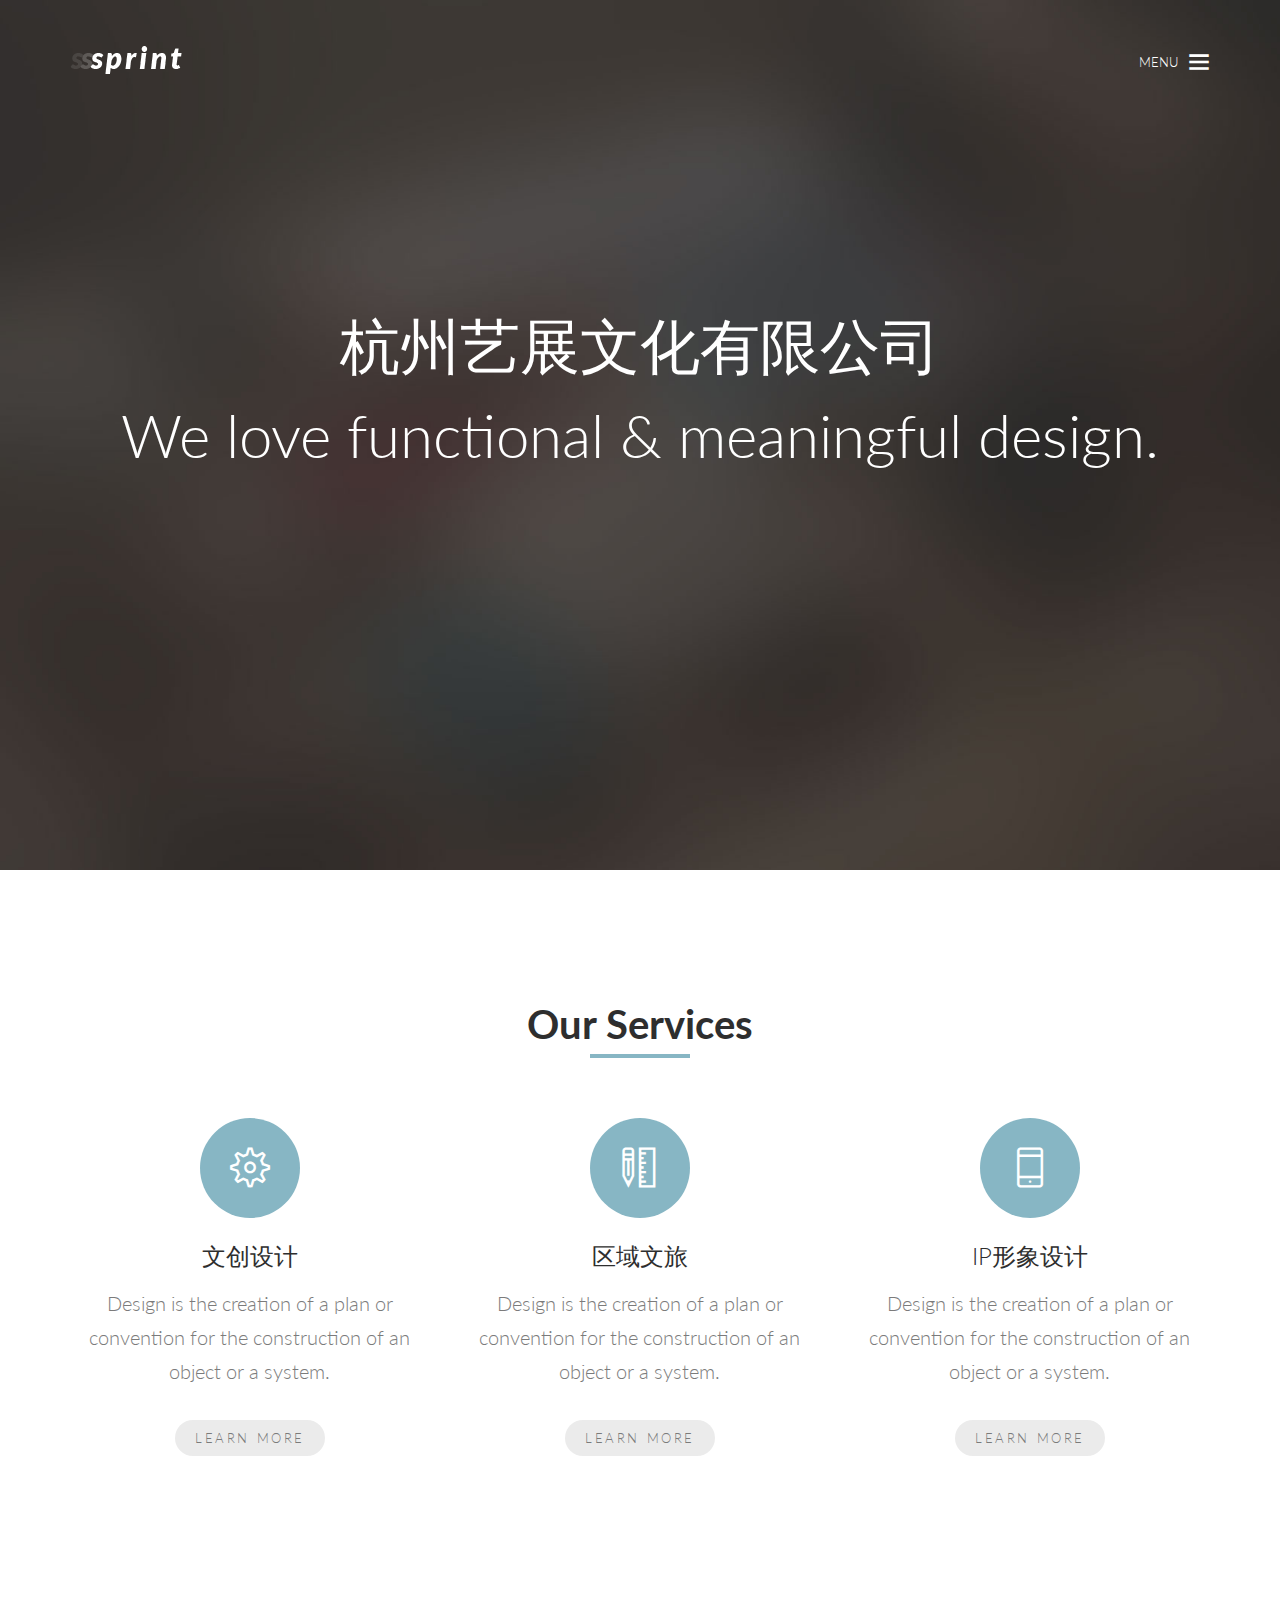
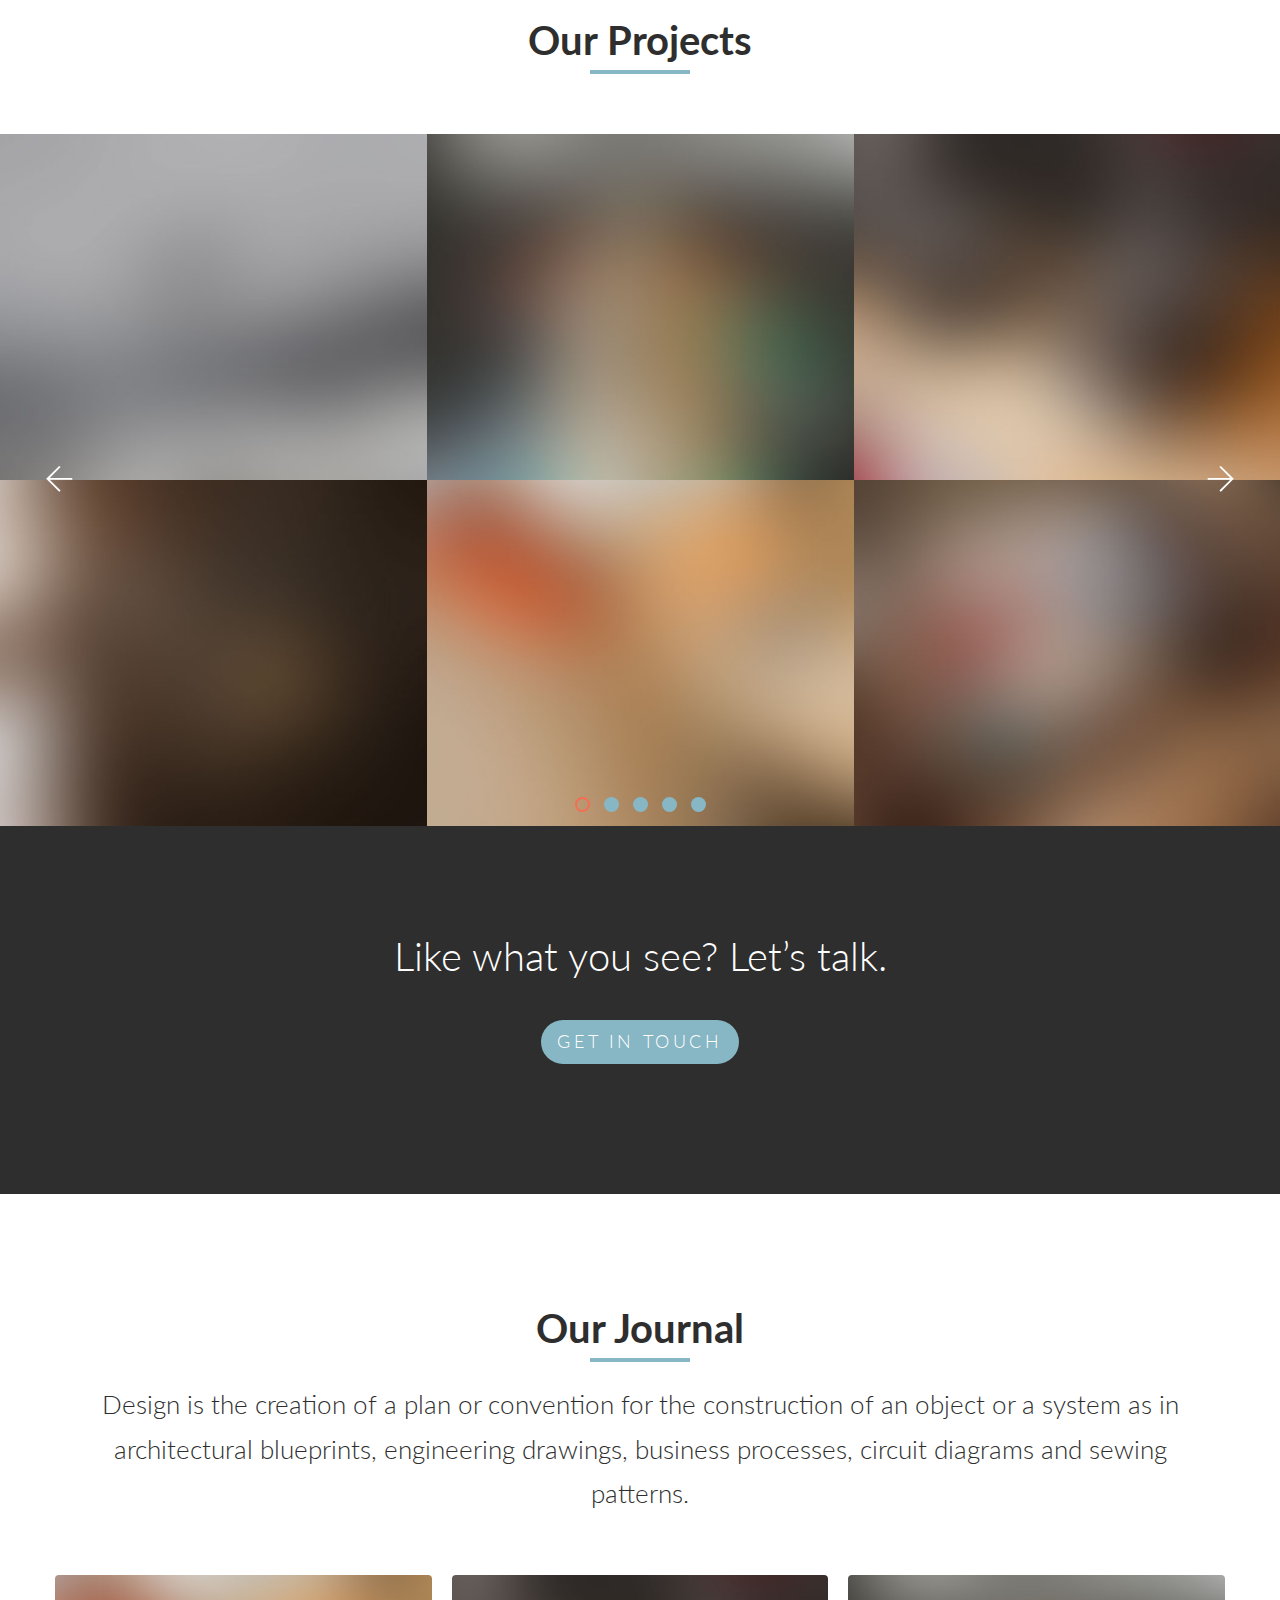
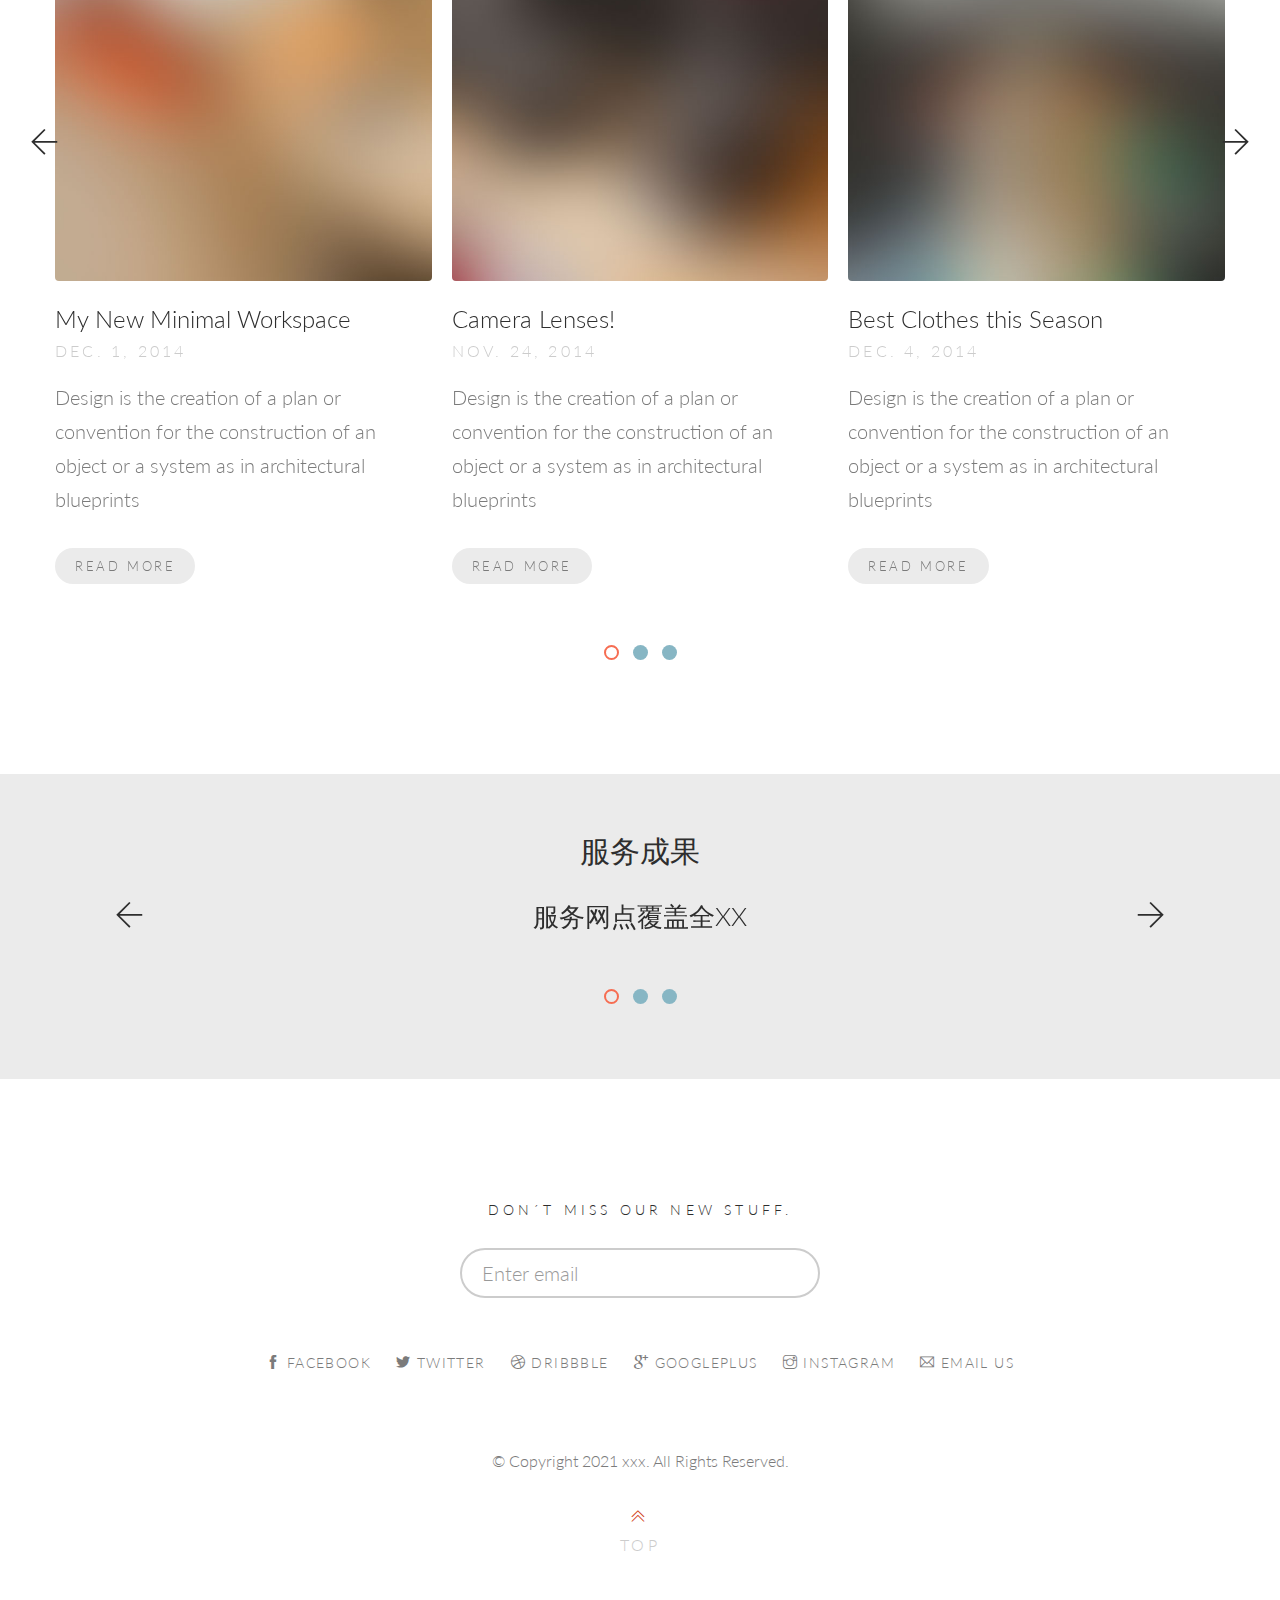
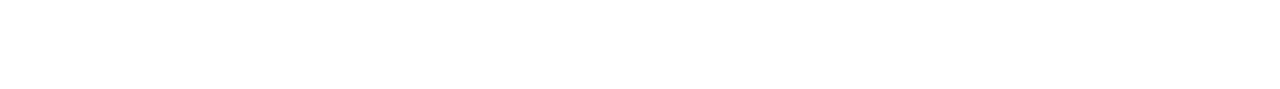
==== commit 59ded33c: "commit2" ====
--- a/index.html
+++ b/index.html
@@ -14,7 +14,7 @@
 	<head>
 		<meta charset="utf-8">
 		<meta http-equiv="X-UA-Compatible" content="IE=edge">
-		<title>Sprint &mdash; a free HTML5 Portfolio Template by FREEHTML5.co</title>
+		<title>艺展文化</title>
 		<meta name="viewport" content="width=device-width, initial-scale=1">
 		<meta name="description" content="Free HTML5 Template by FREEHTML5.co" />
   	<meta name="keywords" content="freebie, template, bootstrap, html5, css3, mobile first, responsive" />
@@ -75,14 +75,14 @@
 		<div class="container">
 			<a href="index.html" id="fh5co-header-logo"><img src="WebUI/index/images/logo.png" alt="Sprint Logo"></a>
 			<a href="#" class="fh5co-header-bars js-nav-toggle"><span>Menu</span> <i class="ti-menu"></i></a>
-			<h1 class="fh5co-header-intro">杭州君意文化有限公司<br>We love functional &amp;  meaningful design.</h1>
-			<div class='vid'>
-				<video autoplay muted loop poster="WebUI/index/images/hero.jpg" id="bgvid" width="100%">
-					<source src="WebUI/video/intro.mp4" type="video/mp4">
-					<!--					<source src="images/3.webm" type="video/webm">-->
-					<!--					<source src="images/2.ogg" type="video/ogg">-->
-				</video>
-			</div>
+			<h1 class="fh5co-header-intro">杭州艺展文化有限公司<br>We love functional &amp;  meaningful design.</h1>
+<!--			<div class='vid'>-->
+<!--				<video autoplay muted loop poster="WebUI/index/images/hero.jpg" id="bgvid" width="100%">-->
+<!--					<source src="WebUI/video/intro.mp4" type="video/mp4">-->
+<!--					&lt;!&ndash;					<source src="images/3.webm" type="video/webm">&ndash;&gt;-->
+<!--					&lt;!&ndash;					<source src="images/2.ogg" type="video/ogg">&ndash;&gt;-->
+<!--				</video>-->
+<!--			</div>-->
 		</div>
 	</header>
 	<!-- /fh5co-header -->
--- a/css/style.css
+++ b/css/style.css
@@ -51,7 +51,8 @@
 }
 
 #fh5co-header {
-  background: rgba(0,0,0,0.3);
+  background: url(../images/hero_bg.jpg) no-repeat;
+  /*background: rgba(0,0,0,0.3);*/
   background-size: cover;
   color: #ffffff;
   padding-top: 2em;
@@ -919,7 +920,7 @@
 }
 
 .fh5co-heading-uppercase {
-  font-size: 14px;
+  font-size: 20px;
   text-transform: uppercase;
   letter-spacing: .3em;
   line-height: 1.5;
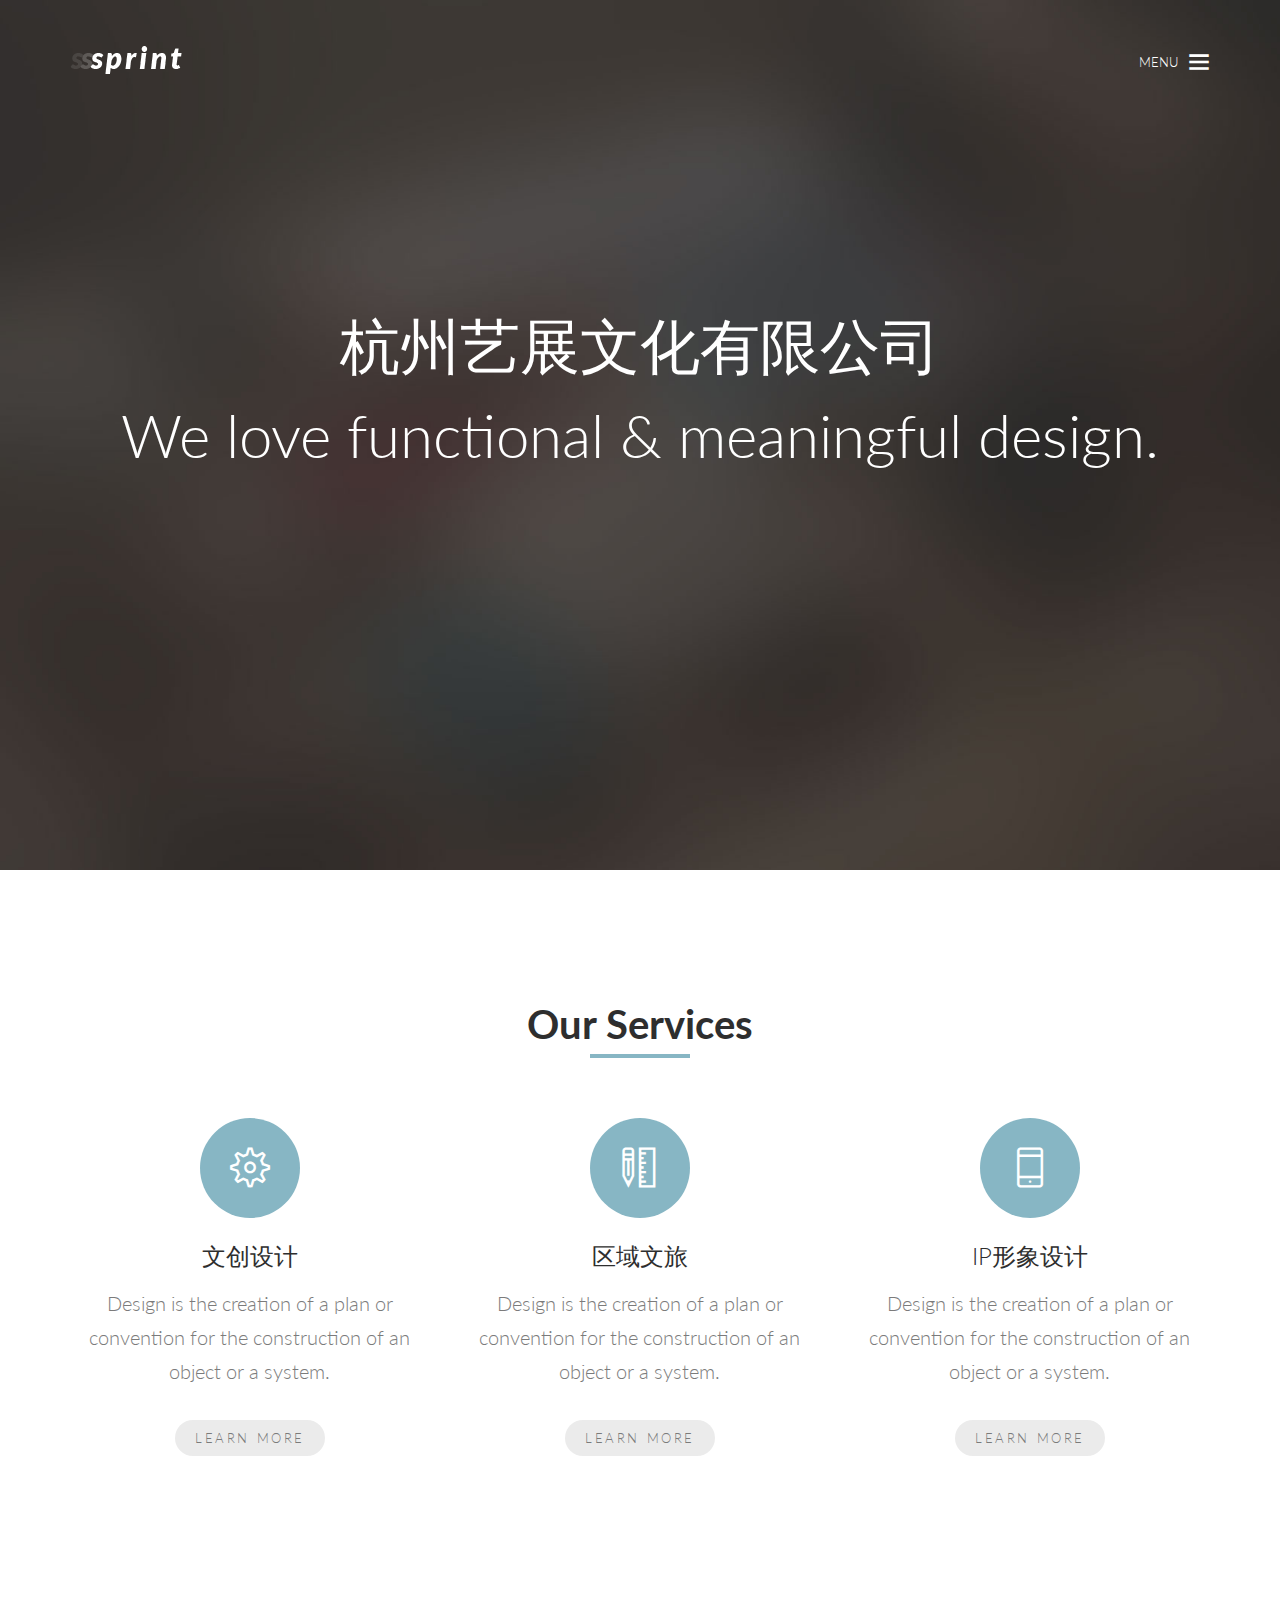
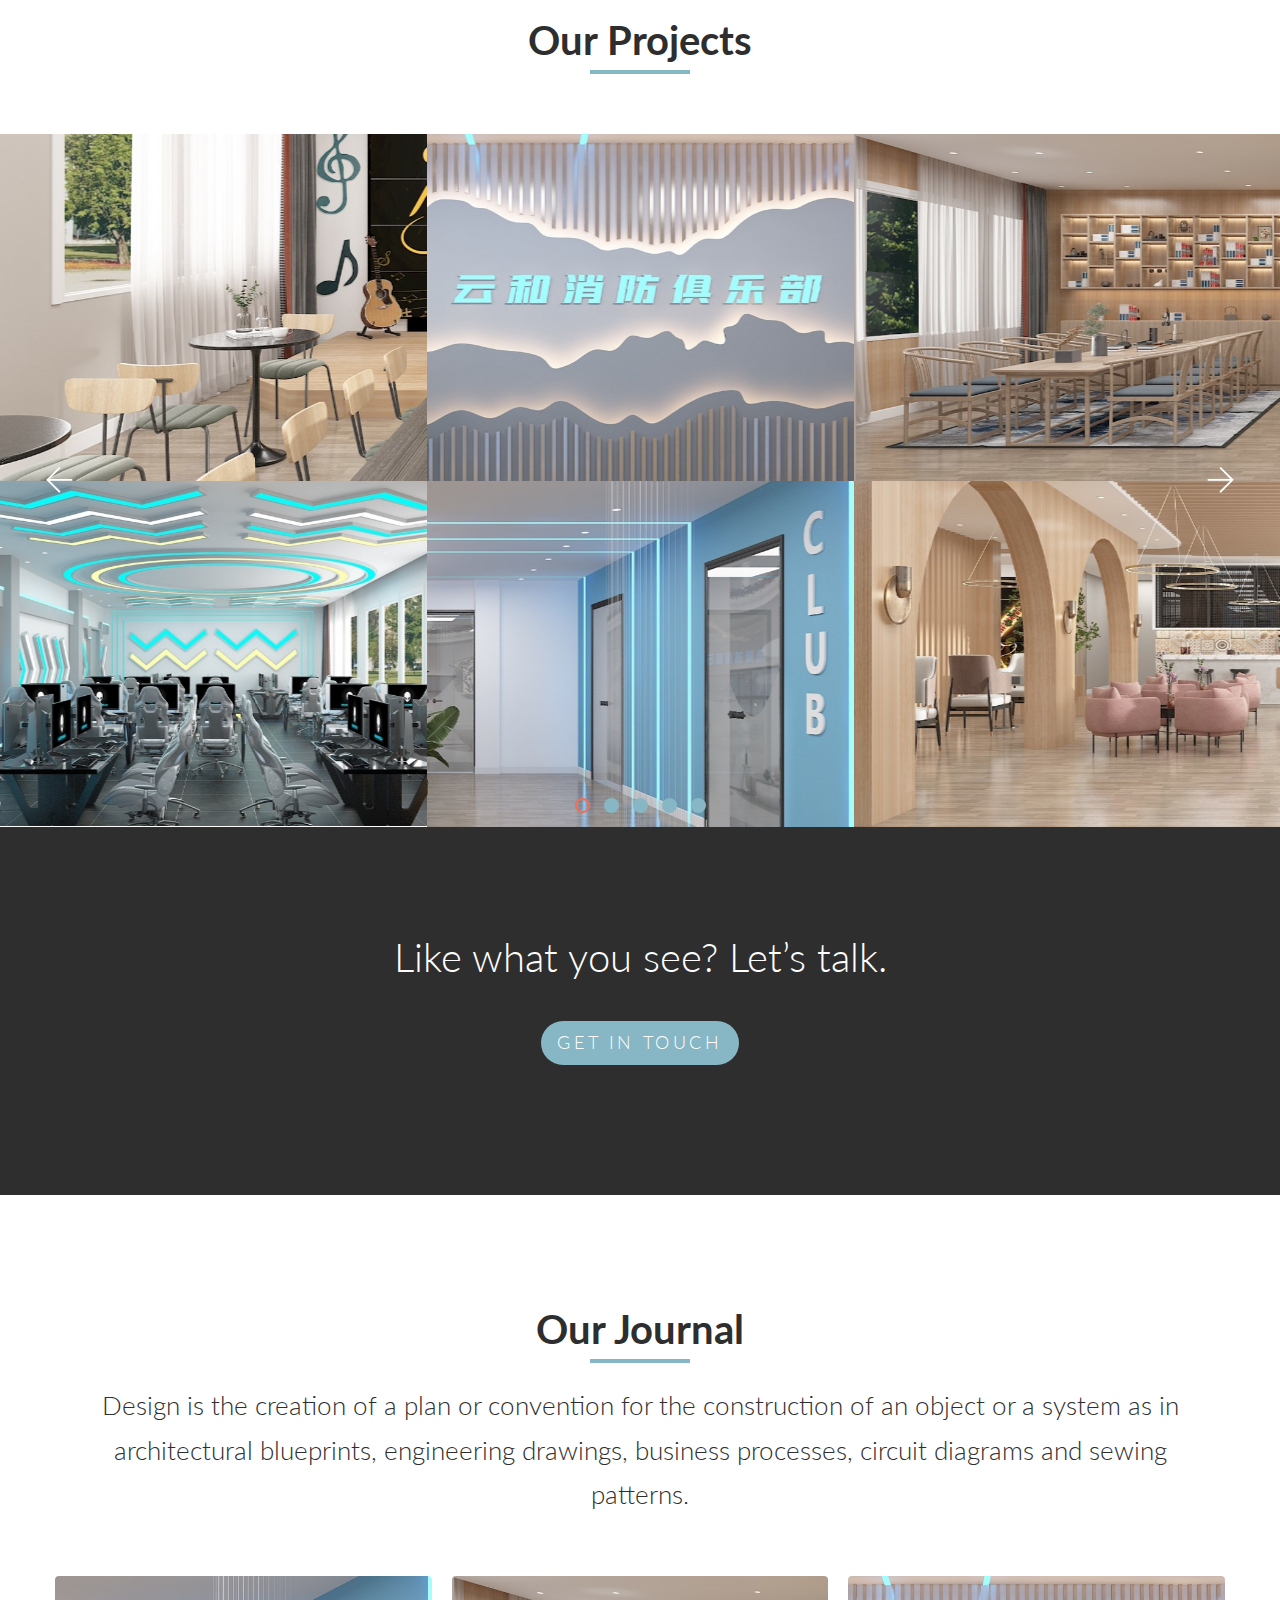
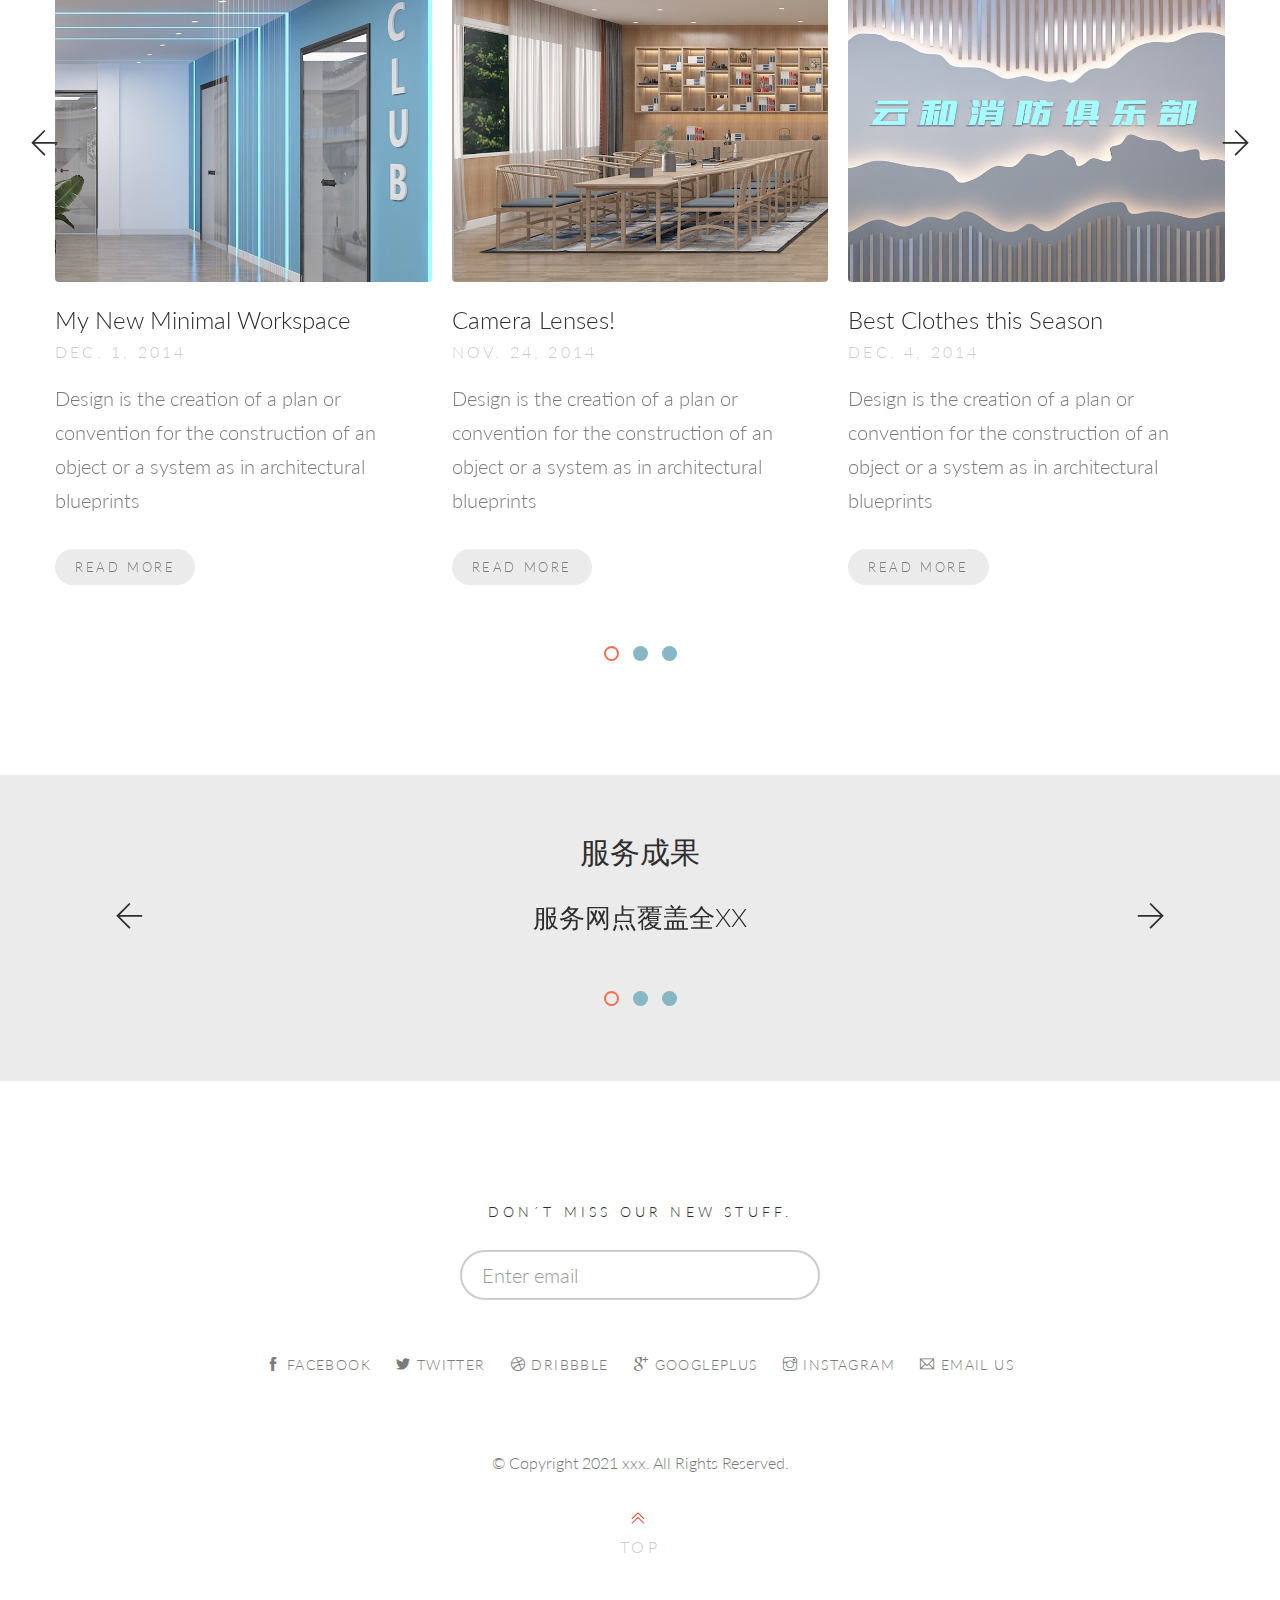
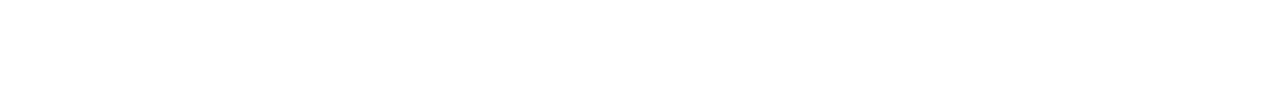
==== commit f7ea508e: "commit5" ====
--- a/index.html
+++ b/index.html
@@ -105,7 +105,7 @@
                         “Block-level” links in HTML5
                         http://html5doctor.com/block-level-links-in-html-5/
                          -->
-						<a href="Software/iplist/productlist.html" class="fh5co-block-links text-center" target="_blank">
+						<a href="#" class="fh5co-block-links text-center" target="_blank">
 							<div class="icon-circle">
 								<i class="ti-settings"></i>
 							</div>
@@ -118,7 +118,7 @@
 				<div class="col-md-4">
 
 					<div class="fh5co-main-service">
-						<a href="Software/iplist/productlist.html" class="fh5co-block-links text-center" target="_blank">
+						<a href="#" class="fh5co-block-links text-center" target="_blank">
 							<div class="icon-circle">
 								<i class="ti-ruler-pencil"></i>
 							</div>
@@ -132,7 +132,7 @@
 				<div class="col-md-4">
 
 					<div class="fh5co-main-service">
-						<a href="Software/iplist/productlist.html" class="fh5co-block-links text-center" target="_blank">
+						<a href="#" class="fh5co-block-links text-center" target="_blank">
 							<div class="icon-circle">
 								<i class="ti-mobile"></i>
 							</div>
@@ -175,7 +175,7 @@
 								<h3 class="from-top">Project Name Here <span class="category">Identity, Web</span></h3>
 								<div class="fh5co-projects-action from-bottom">
 									<a href="WebUI/index/images/project_1.jpg" class="goto-preview image-popup"><i class="ti-zoom-in"></i></a>
-									<a href="WebUI/index/single-portfolio.html" class="goto-details"><i class="ti-share"></i></a>
+									<a href="single-portfolio.html" class="goto-details"><i class="ti-share"></i></a>
 								</div>
 							</div>
 						</div>
@@ -187,7 +187,7 @@
 								<h3 class="from-top">Project Name Here <span class="category">Identity</span></h3>
 								<div class="fh5co-projects-action from-bottom">
 									<a href="WebUI/index/images/project_2.jpg" class="goto-preview image-popup"><i class="ti-zoom-in"></i></a>
-									<a href="WebUI/index/single-portfolio.html" class="goto-details"><i class="ti-share"></i></a>
+									<a href="single-portfolio.html" class="goto-details"><i class="ti-share"></i></a>
 								</div>
 							</div>
 						</div>
@@ -203,7 +203,7 @@
 								<h3 class="from-top">Project Name Here <span class="category">Identity</span></h3>
 								<div class="fh5co-projects-action from-bottom">
 									<a href="WebUI/index/images/project_3.jpg" class="goto-preview image-popup"><i class="ti-zoom-in"></i></a>
-									<a href="WebUI/index/single-portfolio.html" class="goto-details"><i class="ti-share"></i></a>
+									<a href="single-portfolio.html" class="goto-details"><i class="ti-share"></i></a>
 								</div>
 							</div>
 						</div>
@@ -215,7 +215,7 @@
 								<h3 class="from-top">Project Name Here <span class="category">Identity</span></h3>
 								<div class="fh5co-projects-action from-bottom">
 									<a href="WebUI/index/images/project_4.jpg" class="goto-preview image-popup"><i class="ti-zoom-in"></i></a>
-									<a href="WebUI/index/single-portfolio.html" class="goto-details"><i class="ti-share"></i></a>
+									<a href="single-portfolio.html" class="goto-details"><i class="ti-share"></i></a>
 								</div>
 							</div>
 						</div>
@@ -231,7 +231,7 @@
 								<h3 class="from-top">Project Name Here <span class="category">Illustration</span></h3>
 								<div class="fh5co-projects-action from-bottom">
 									<a href="WebUI/index/images/project_5.jpg" class="goto-preview image-popup"><i class="ti-zoom-in"></i></a>
-									<a href="WebUI/index/single-portfolio.html" class="goto-details"><i class="ti-share"></i></a>
+									<a href="single-portfolio.html" class="goto-details"><i class="ti-share"></i></a>
 								</div>
 							</div>
 						</div>
@@ -243,7 +243,7 @@
 								<h3 class="from-top">Project Name Here <span class="category">Illustration</span></h3>
 								<div class="fh5co-projects-action from-bottom">
 									<a href="WebUI/index/images/project_6.jpg" class="goto-preview image-popup"><i class="ti-zoom-in"></i></a>
-									<a href="WebUI/index/single-portfolio.html" class="goto-details"><i class="ti-share"></i></a>
+									<a href="single-portfolio.html" class="goto-details"><i class="ti-share"></i></a>
 								</div>
 							</div>
 						</div>
@@ -259,7 +259,7 @@
 								<h3 class="from-top">Project Name Here <span class="category">Web</span></h3>
 								<div class="fh5co-projects-action from-bottom">
 									<a href="WebUI/index/images/project_7.jpg" class="goto-preview image-popup"><i class="ti-zoom-in"></i></a>
-									<a href="WebUI/index/single-portfolio.html" class="goto-details"><i class="ti-share"></i></a>
+									<a href="single-portfolio.html" class="goto-details"><i class="ti-share"></i></a>
 								</div>
 							</div>
 						</div>
@@ -271,7 +271,7 @@
 								<h3 class="from-top">Project Name Here <span class="category">Identitty</span></h3>
 								<div class="fh5co-projects-action from-bottom">
 									<a href="WebUI/index/images/project_8.jpg" class="goto-preview image-popup"><i class="ti-zoom-in"></i></a>
-									<a href="WebUI/index/single-portfolio.html" class="goto-details"><i class="ti-share"></i></a>
+									<a href="single-portfolio.html" class="goto-details"><i class="ti-share"></i></a>
 								</div>
 							</div>
 						</div>
@@ -286,7 +286,7 @@
 								<h3 class="from-top">Project Name Here <span class="category">Illustration, Web</span></h3>
 								<div class="fh5co-projects-action from-bottom">
 									<a href="WebUI/index/images/project_9.jpg" class="goto-preview image-popup"><i class="ti-zoom-in"></i></a>
-									<a href="WebUI/index/single-portfolio.html" class="goto-details"><i class="ti-share"></i></a>
+									<a href="single-portfolio.html" class="goto-details"><i class="ti-share"></i></a>
 								</div>
 							</div>
 						</div>
@@ -298,7 +298,7 @@
 								<h3 class="from-top">Project Name Here <span class="category">Identitty</span></h3>
 								<div class="fh5co-projects-action from-bottom">
 									<a href="WebUI/index/images/project_10.jpg" class="goto-preview image-popup"><i class="ti-zoom-in"></i></a>
-									<a href="WebUI/index/single-portfolio.html" class="goto-details"><i class="ti-share"></i></a>
+									<a href="single-portfolio.html" class="goto-details"><i class="ti-share"></i></a>
 								</div>
 							</div>
 						</div>
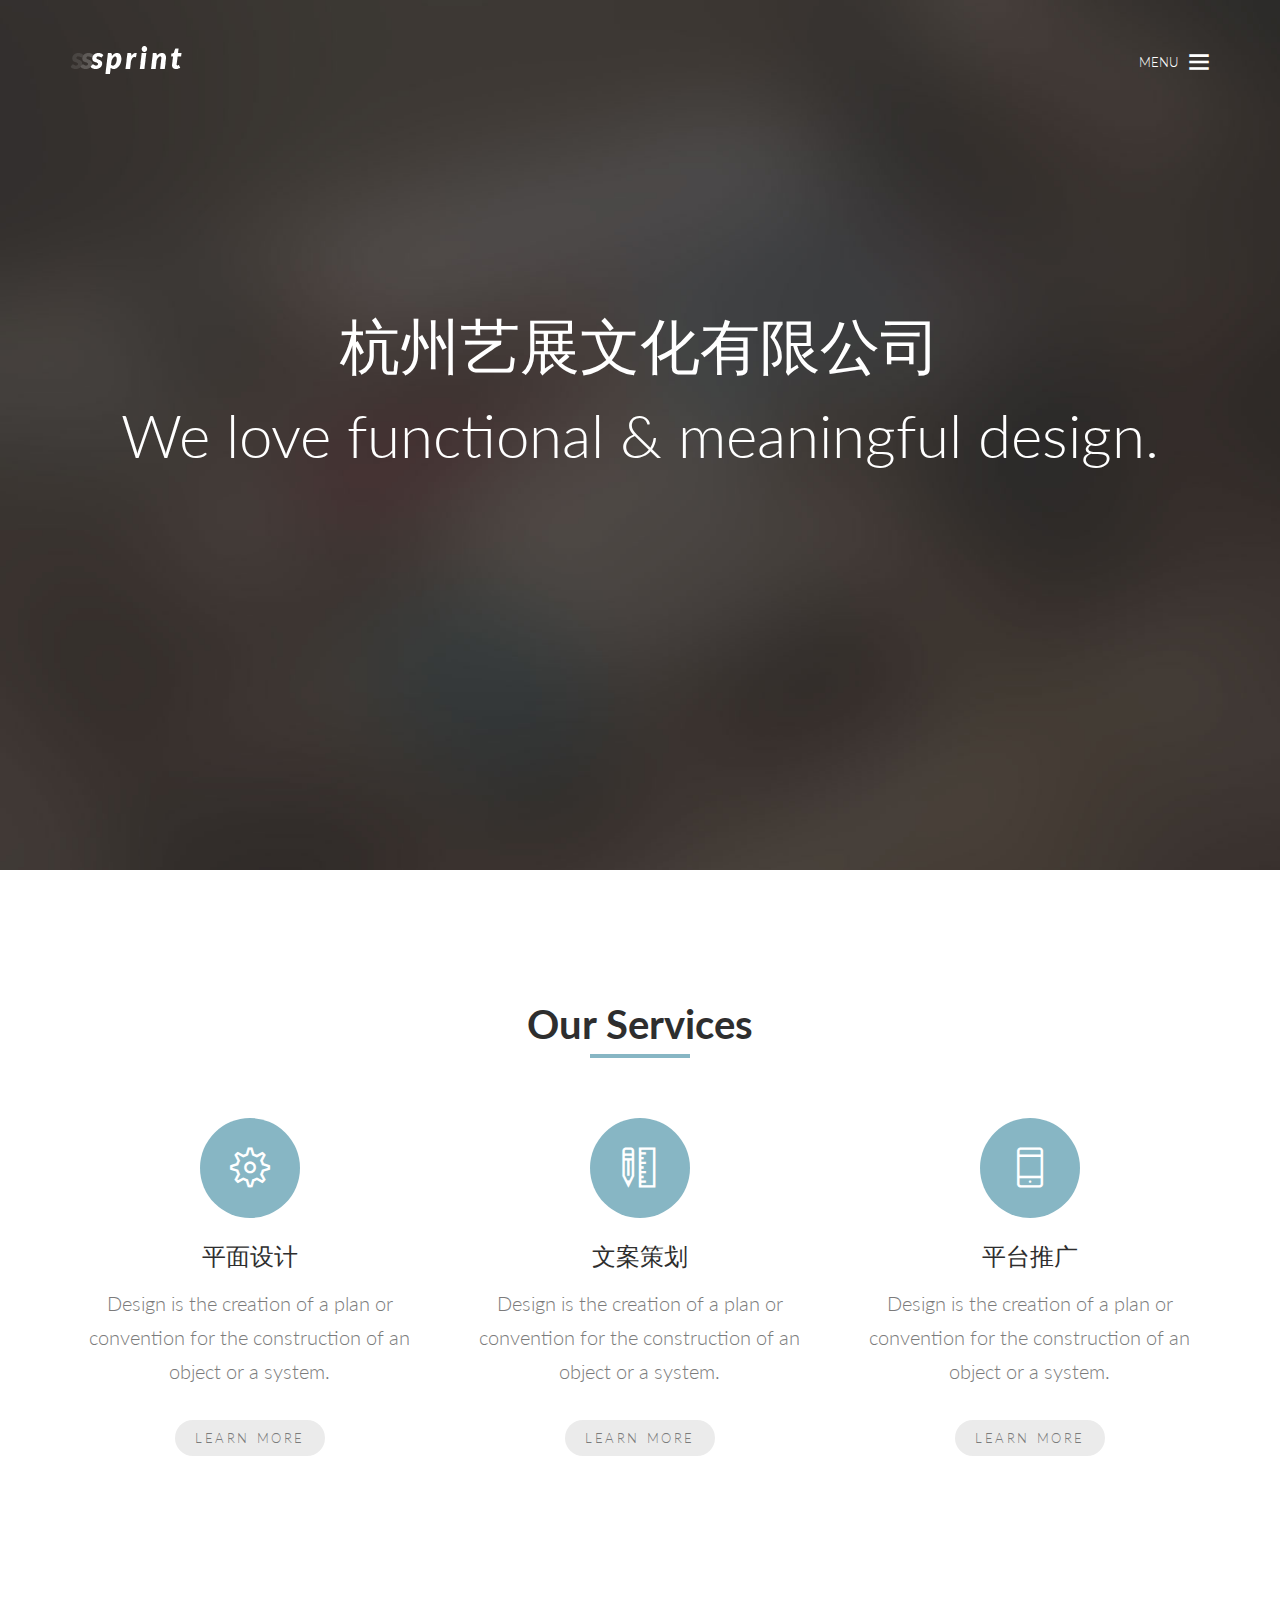
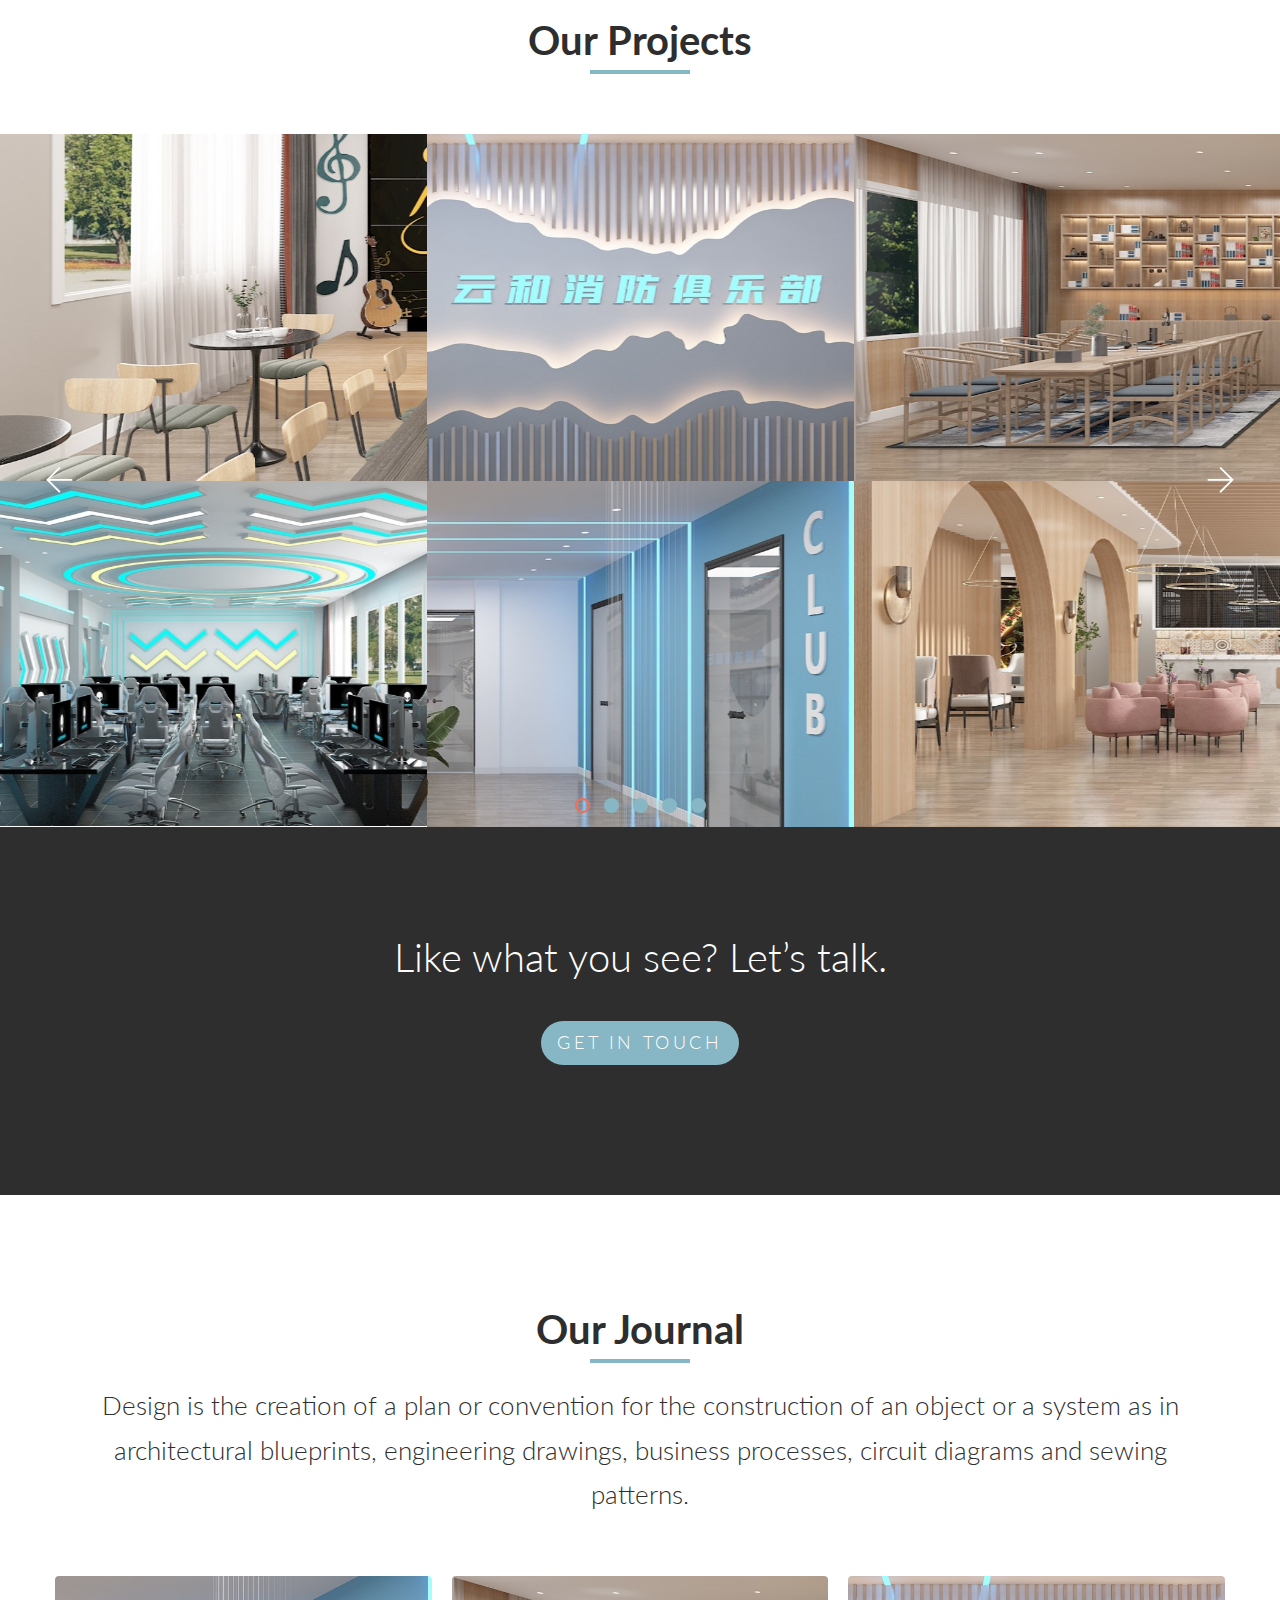
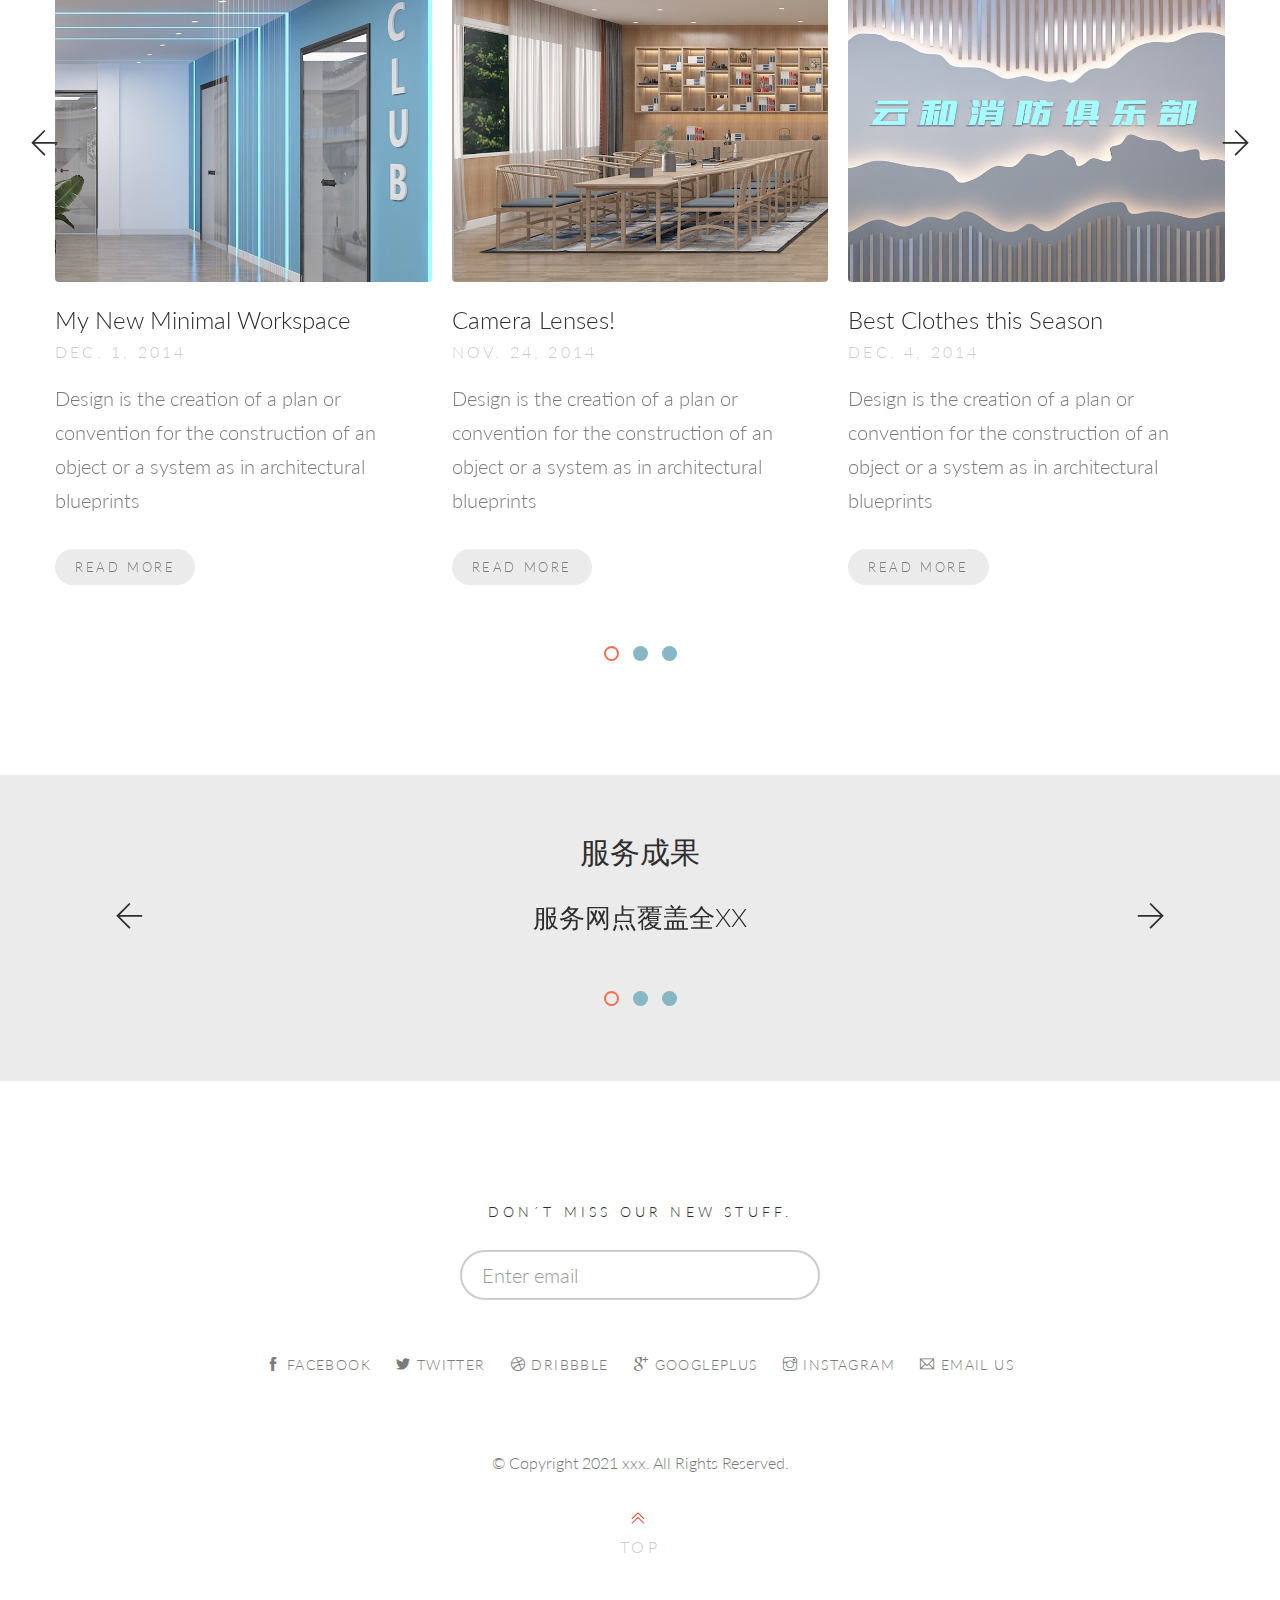
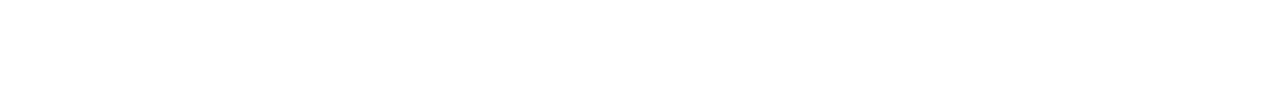
==== commit 95933d6b: "commit6" ====
--- a/index.html
+++ b/index.html
@@ -109,7 +109,7 @@
 							<div class="icon-circle">
 								<i class="ti-settings"></i>
 							</div>
-							<h2>文创设计</h2>
+							<h2>平面设计</h2>
 							<p>Design is the creation of a plan or convention for the construction of an object or a system.</p>
 							<p><span class="learn-more">Learn more</span></p>
 						</a>
@@ -122,7 +122,7 @@
 							<div class="icon-circle">
 								<i class="ti-ruler-pencil"></i>
 							</div>
-							<h2>区域文旅</h2>
+							<h2>文案策划</h2>
 							<p>Design is the creation of a plan or convention for the construction of an object or a system.</p>
 							<p><span class="learn-more">Learn more</span></p>
 						</a>
@@ -136,7 +136,7 @@
 							<div class="icon-circle">
 								<i class="ti-mobile"></i>
 							</div>
-							<h2>IP形象设计</h2>
+							<h2>平台推广</h2>
 							<p>Design is the creation of a plan or convention for the construction of an object or a system.</p>
 							<p><span class="learn-more">Learn more</span></p>
 						</a>
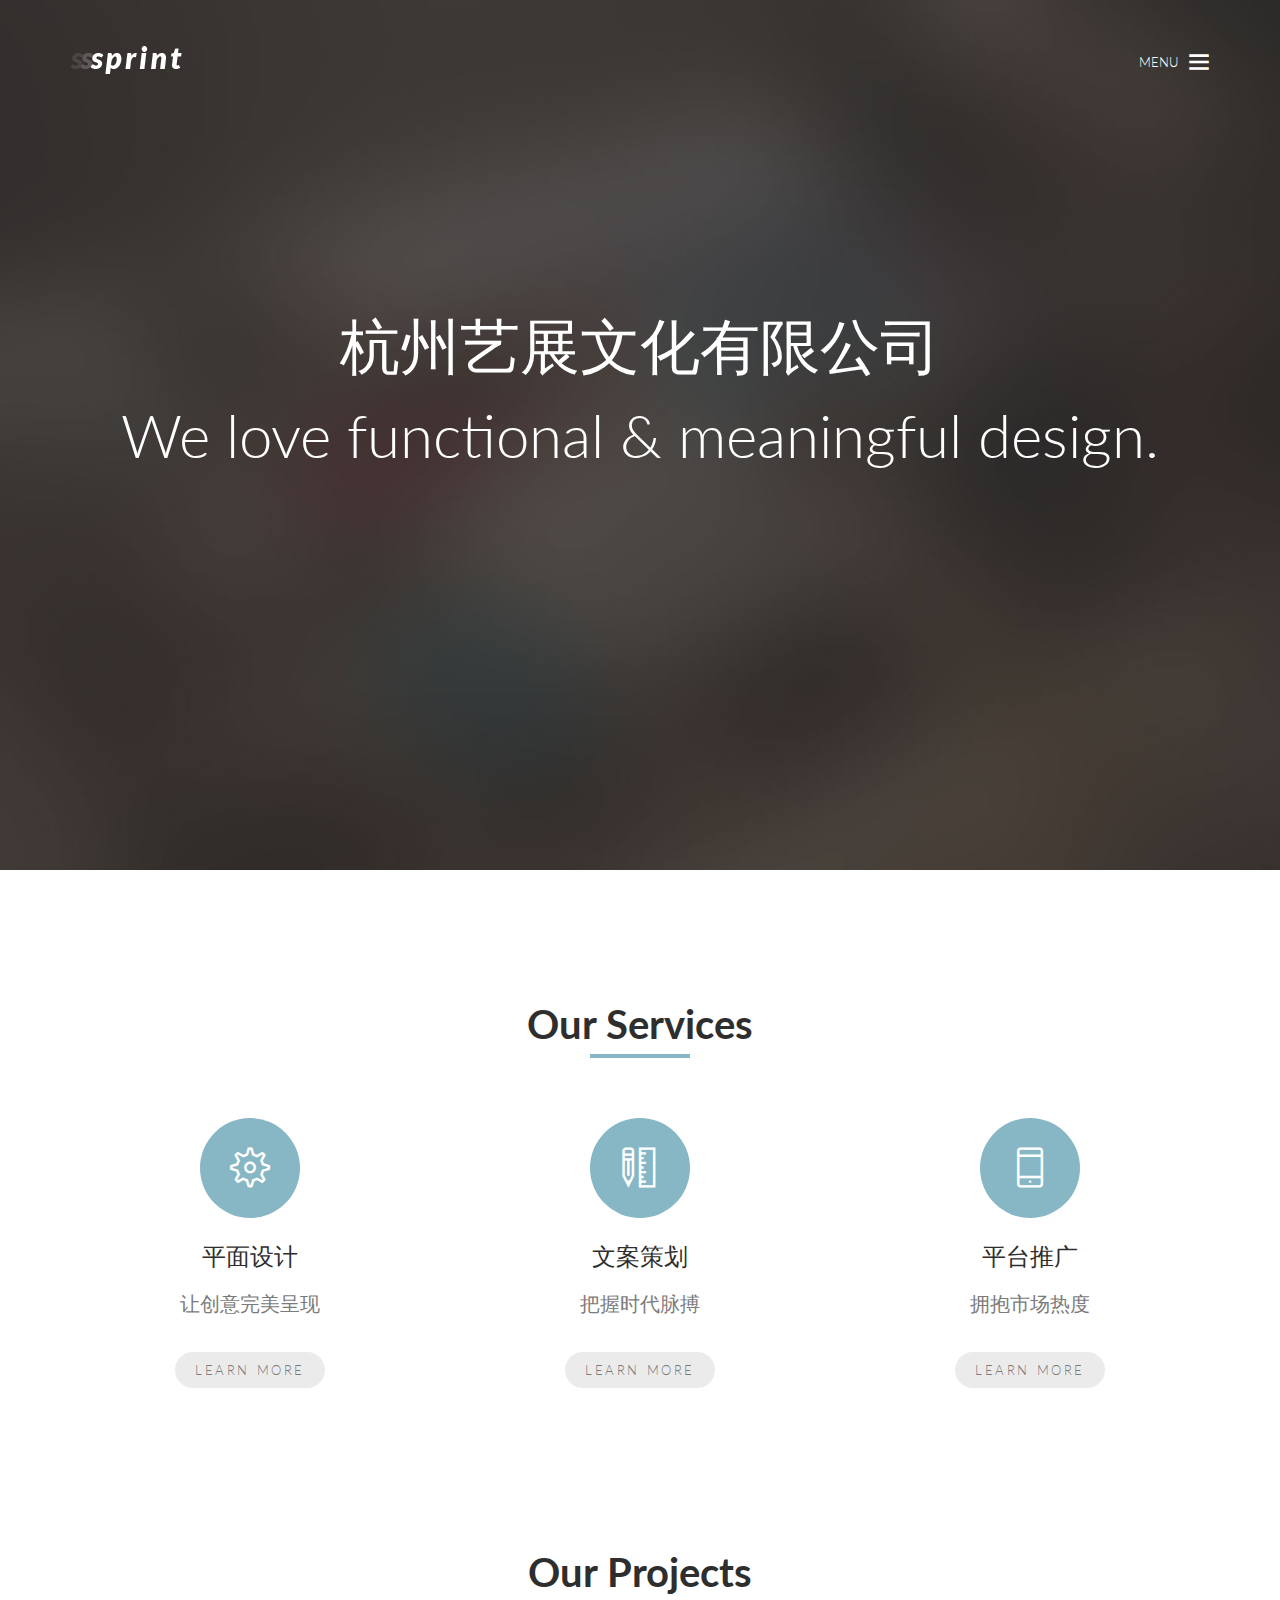
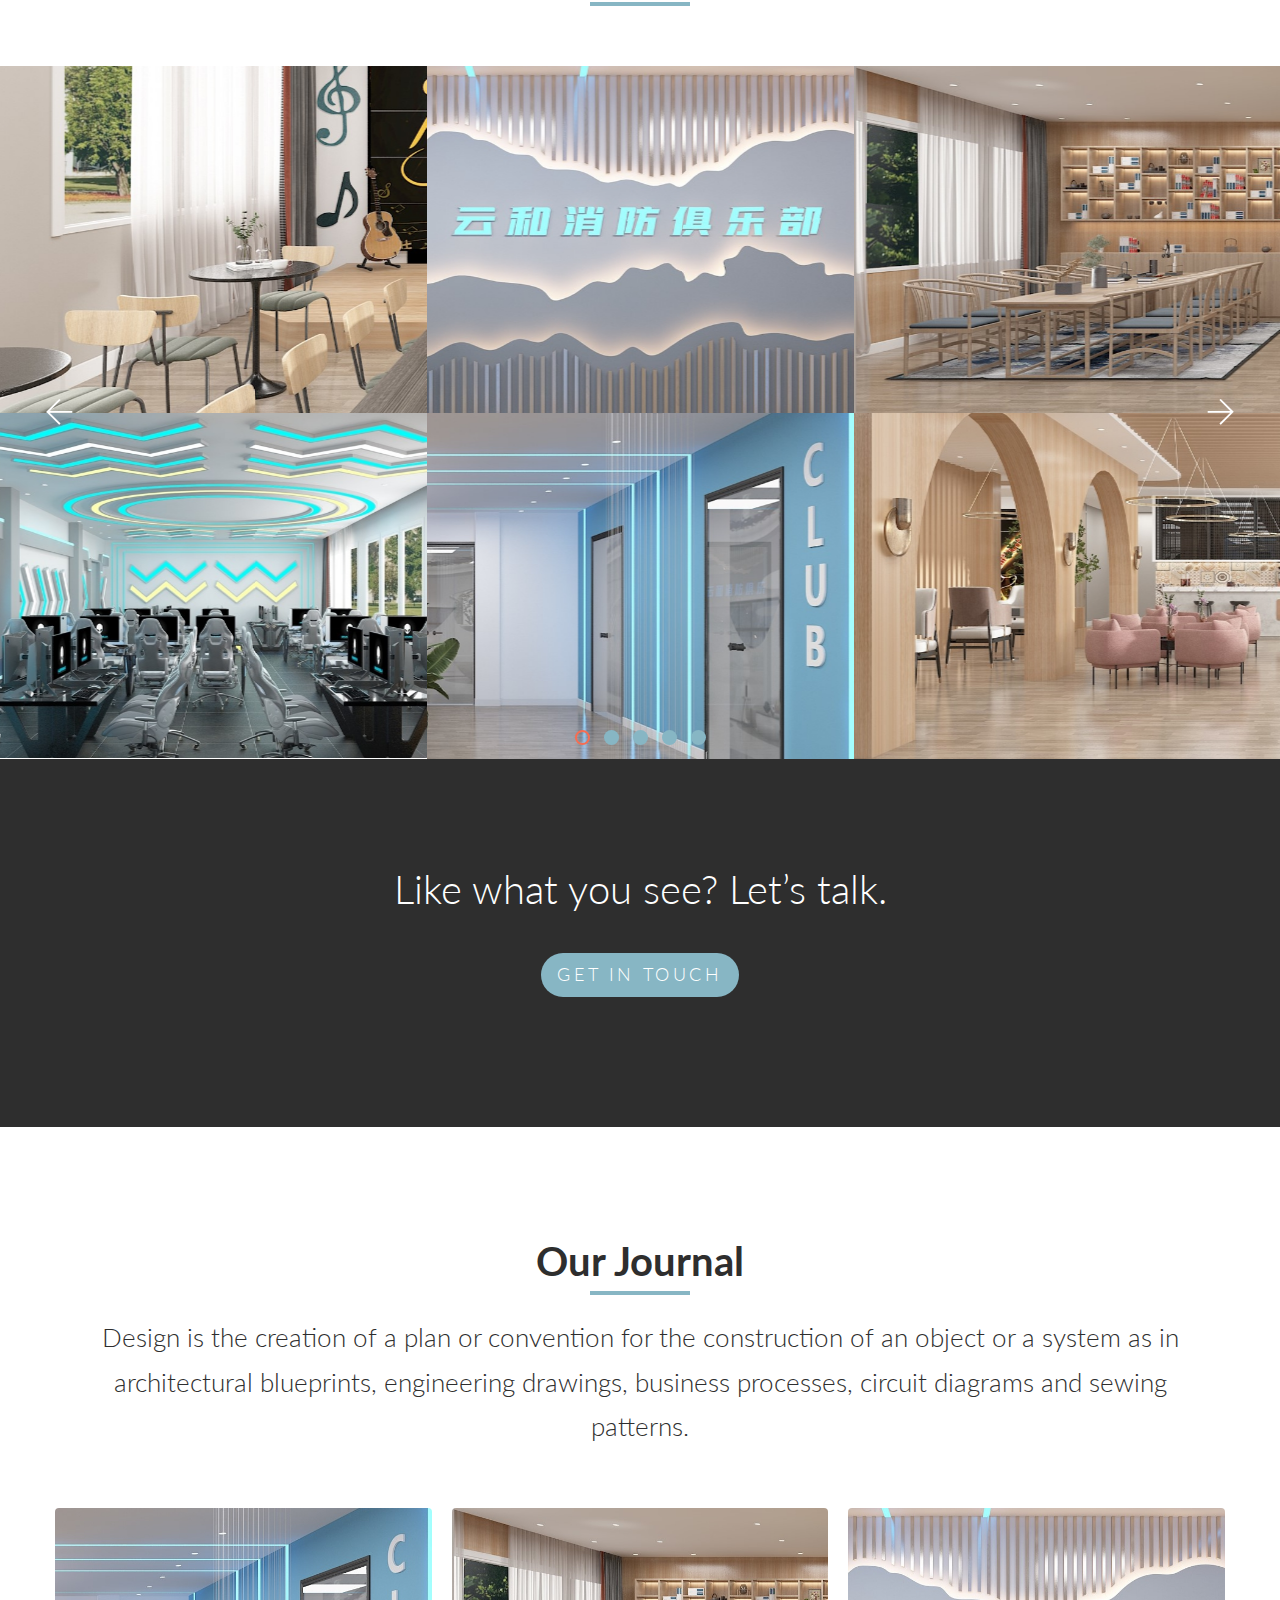
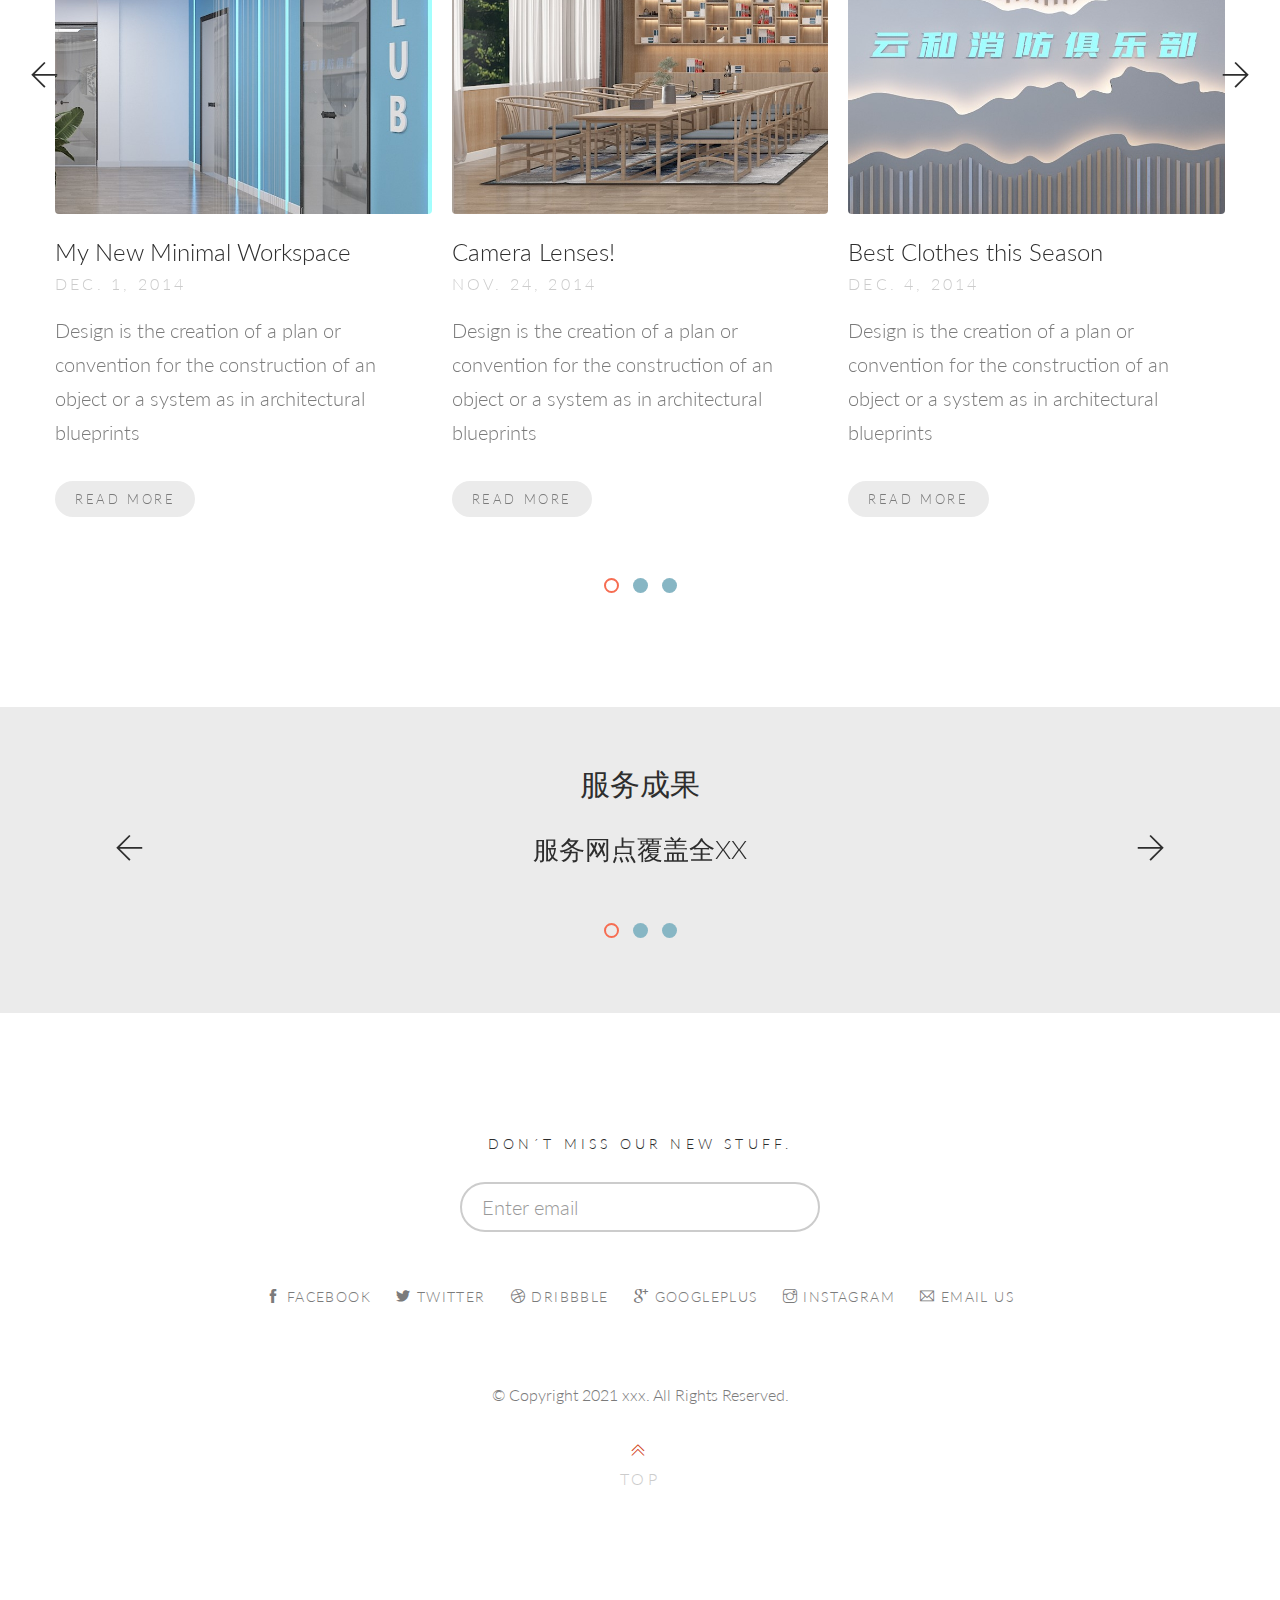
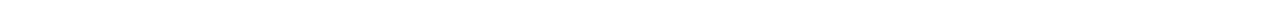
==== commit a22f2a9a: "commit7" ====
--- a/index.html
+++ b/index.html
@@ -110,7 +110,7 @@
 								<i class="ti-settings"></i>
 							</div>
 							<h2>平面设计</h2>
-							<p>Design is the creation of a plan or convention for the construction of an object or a system.</p>
+							<p>让创意完美呈现</p>
 							<p><span class="learn-more">Learn more</span></p>
 						</a>
 					</div>
@@ -123,7 +123,7 @@
 								<i class="ti-ruler-pencil"></i>
 							</div>
 							<h2>文案策划</h2>
-							<p>Design is the creation of a plan or convention for the construction of an object or a system.</p>
+							<p>把握时代脉搏</p>
 							<p><span class="learn-more">Learn more</span></p>
 						</a>
 					</div>
@@ -137,7 +137,7 @@
 								<i class="ti-mobile"></i>
 							</div>
 							<h2>平台推广</h2>
-							<p>Design is the creation of a plan or convention for the construction of an object or a system.</p>
+							<p>拥抱市场热度</p>
 							<p><span class="learn-more">Learn more</span></p>
 						</a>
 					</div>
